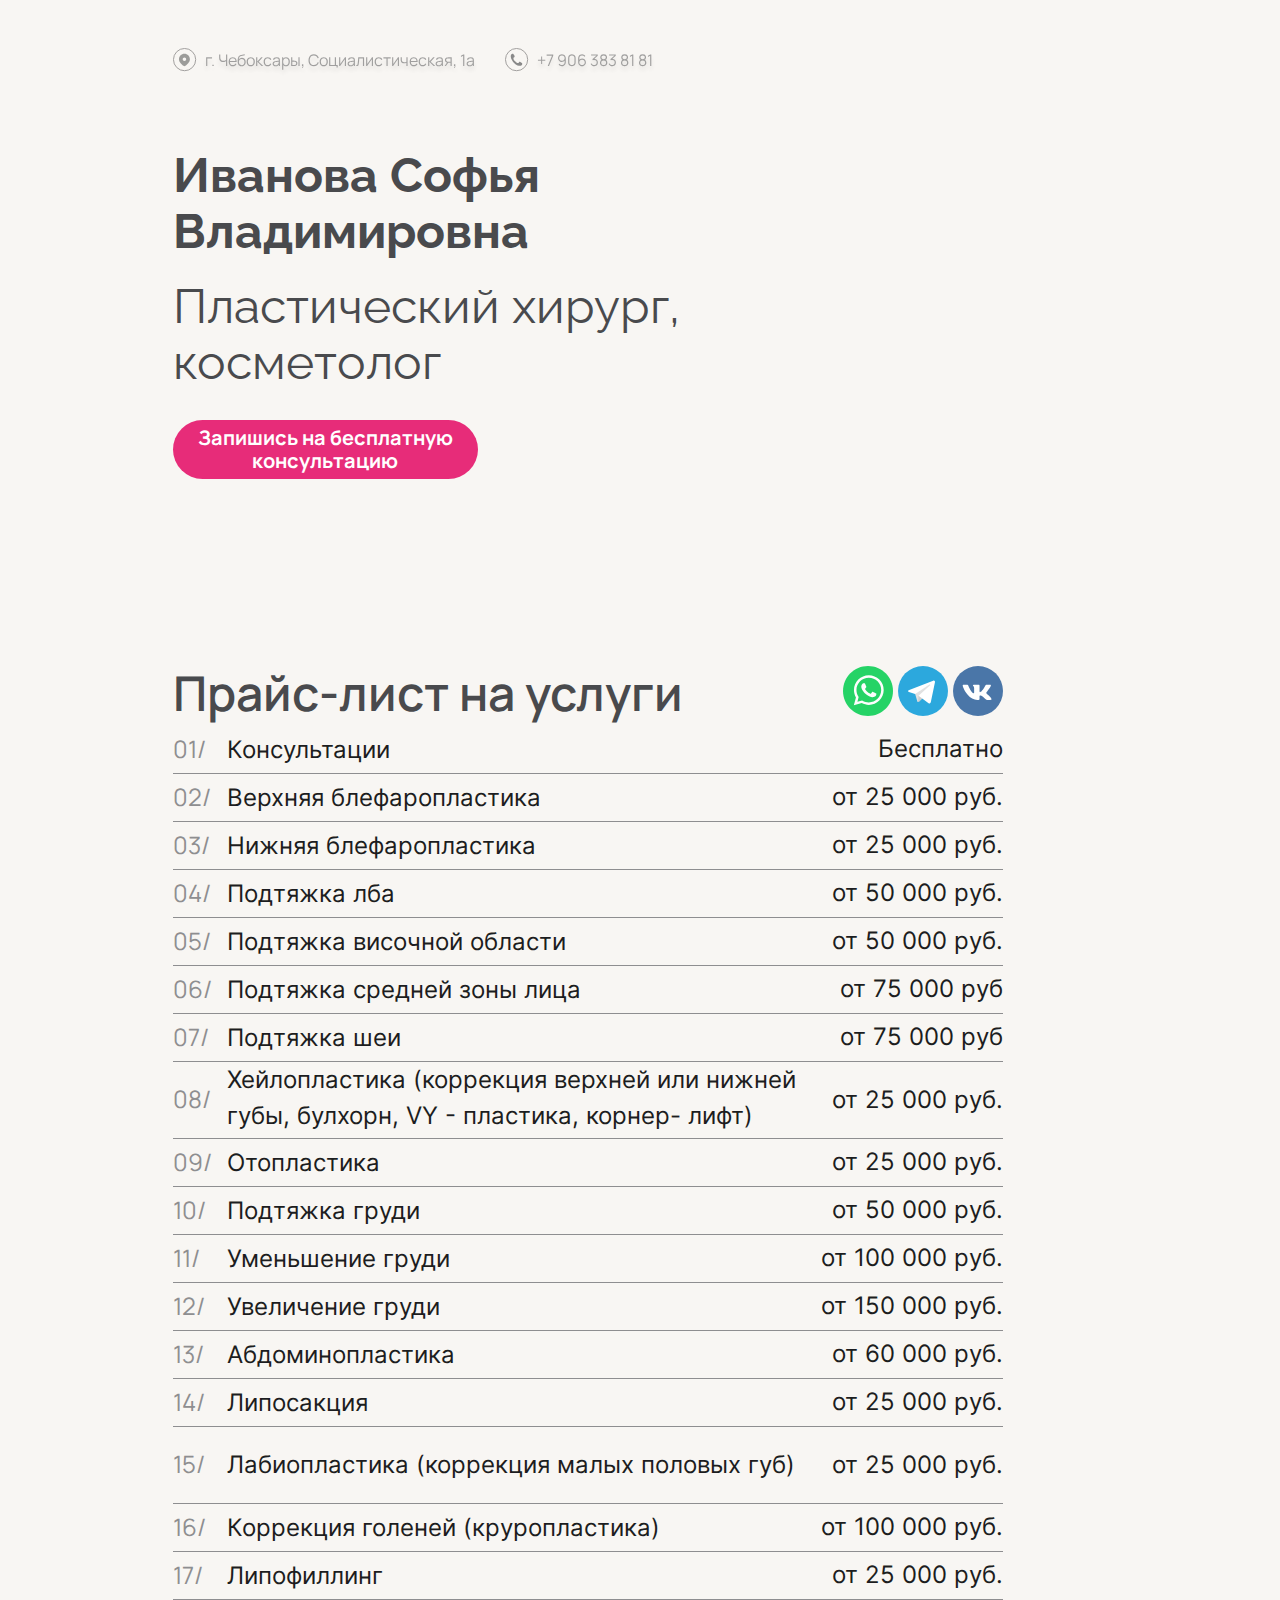
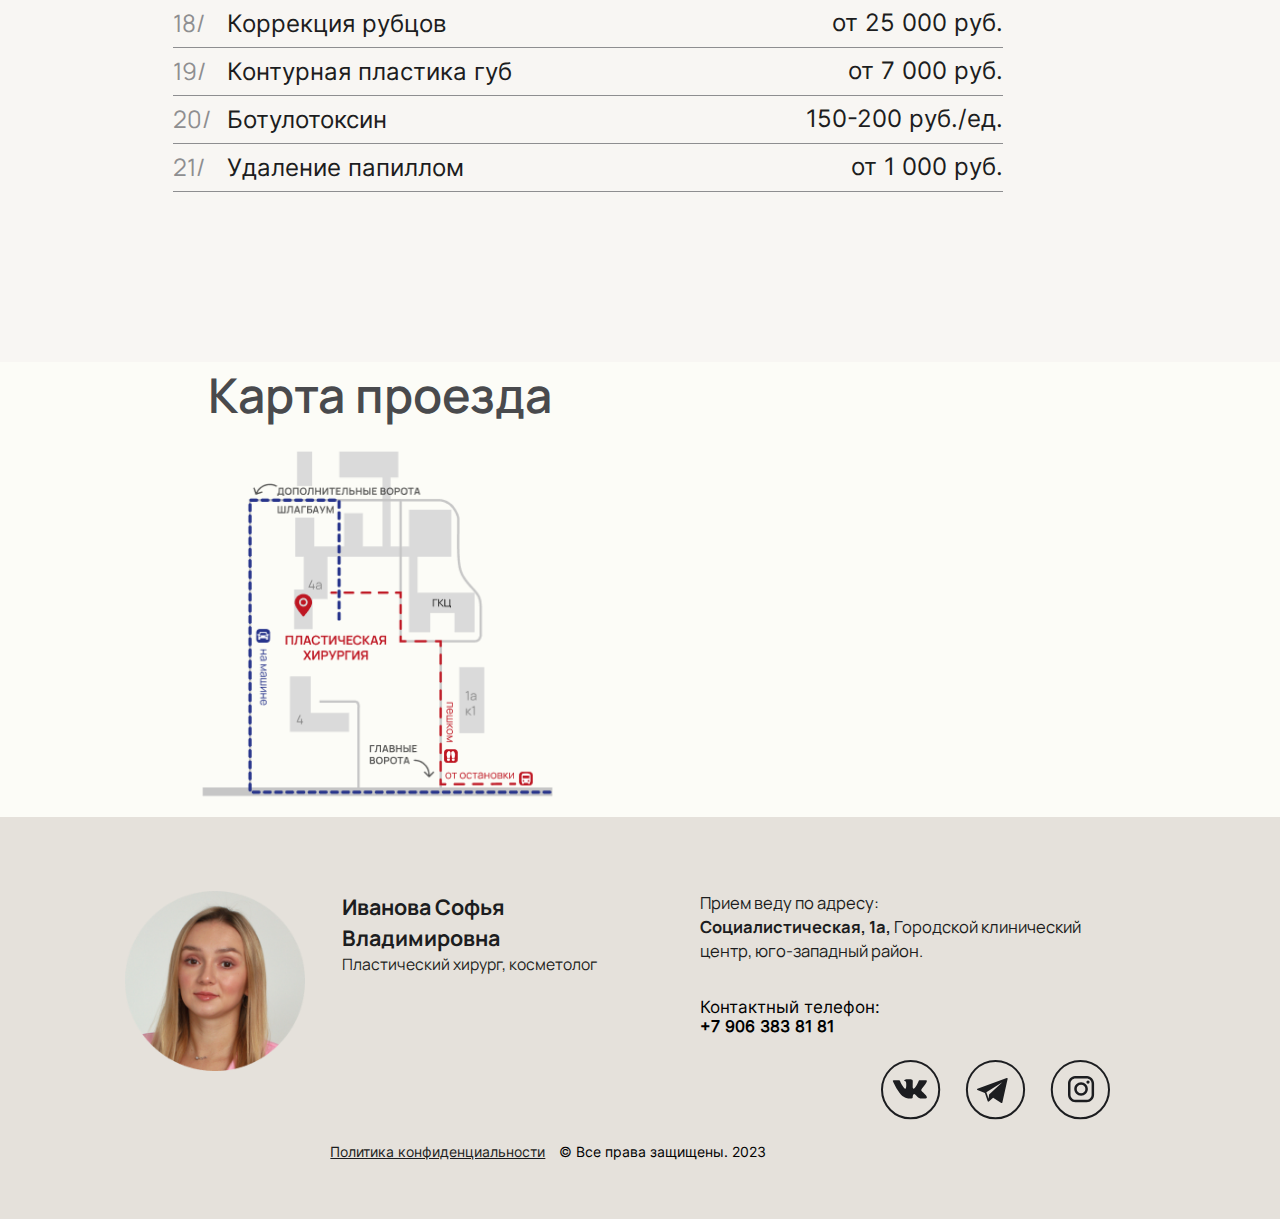
==== index.html @ 446a0d97 "final adaptive" ====
<!DOCTYPE html>
<html lang="ru">

<head>
    <meta charset="UTF-8">
    <meta http-equiv="X-UA-Compatible" content="IE=edge">
    <meta name="viewport" content="width=device-width, initial-scale=1.0">
    <title>Пластический хирург, косметолог – Иванова Софья Владимировна</title>
    <link rel="icon" href="assets/images/icons/favicon.png" type="image/x-icon" />
    <link rel="stylesheet" href="assets/style/normalize.css">
    <link rel="stylesheet" href="assets/style/style.css">
</head>

<body>
    <div class="wrapp">
        <header class="header">
            <div class="header__contacts">
                <div class="header__adresses">
                    <img class="header__mark" src="assets/images/icons/icon-mark.svg" alt="icon-mark">
                    <p class="header_adress"><span class="header_adress_city">г. Чебоксары, </span>Социалистическая, 1а
                    </p>
                </div>
                <div class="header__phones"><img class="header__tube" src="assets/images/icons/icon-phone.svg"
                        alt="icon-phone">
                    <p class="header_phone">+7 906 383 81 81</p>
                </div>
            </div>
        </header>
        <main class="main">
            <section class="page-title">
                <h1 class="page-title__title">Иванова Софья Владимировна</h1> <br>
                <p class="page-title__subtitle">Пластический
                    хирург, косметолог</p>
                <div class="page-title__button">
                    <a target="_blank"
                        href="https://docs.google.com/forms/d/e/1FAIpQLSfizuP9DoGg0rKnocXdfgjCZQIOa0HHNa39Q5PibTcx4RpuFg/viewform?usp=sf_link">Запишись
                        на бесплатную консультацию</a>
                </div>
            </section>
            <div class="price__root">
                <section class="price">
                    <div class="price__title">
                        <h2 class="price__title-text">Прайс-лист на услуги</h2>
                        <div class="price__contacts">
                            <a href="https://api.whatsapp.com/send?phone=79063838181" target="_blank"
                                rel="noopener noreferrer"><img src="assets/images/icons/color-wa.svg"
                                    alt="icon-wa-color" class="price__contacts_wa"></a>
                            <a href="https://t.me/sofi_doc21" target="_blank" rel="noopener noreferrer"><img
                                    src="assets/images/icons/color-tg.svg" alt="icon-tg-color"
                                    class="price__contacts_tg"></a>
                            <a href="https://vk.com/sofidoc" target="_blank" rel="noopener noreferrer"><img
                                    src="assets/images/icons/color-vk.svg" alt="icon-vk-color"
                                    class="price__contacts_vk"></a>
                        </div>
                    </div>
                    <div class="price__price-list">
                        <div class="price__item">
                            <p class="price__number">01/</p>
                            <p class="price__service">Консультации</p>
                            <p class="price__cost">Бесплатно</p>
                        </div>
                        <div class="price__item">
                            <p class="price__number">02/</p>
                            <p class="price__service">Верхняя блефаропластика</p>
                            <p class="price__cost">от 25 000 руб.</p>
                        </div>
                        <div class="price__item">
                            <p class="price__number">03/</p>
                            <p class="price__service">Нижняя блефаропластика</p>
                            <p class="price__cost">от 25 000 руб.</p>
                        </div>
                        <div class="price__item">
                            <p class="price__number">04/</p>
                            <p class="price__service">Подтяжка лба</p>
                            <p class="price__cost">от 50 000 руб.</p>
                        </div>
                        <div class="price__item">
                            <p class="price__number">05/</p>
                            <p class="price__service">Подтяжка височной области</p>
                            <p class="price__cost">от 50 000 руб.</p>
                        </div>
                        <div class="price__item">
                            <p class="price__number">06/</p>
                            <p class="price__service">Подтяжка средней зоны лица</p>
                            <p class="price__cost">от 75 000 руб</p>
                        </div>
                        <div class="price__item">
                            <p class="price__number">07/</p>
                            <p class="price__service">Подтяжка шеи</p>
                            <p class="price__cost">от 75 000 руб</p>
                        </div>
                        <div class="price__item price__item_cheiloplasty">
                            <p class="price__number">08/</p>
                            <p class="price__service price__service_cheiloplasty">Хейлопластика (коррекция верхней или
                                нижней губы,
                                булхорн, VY -
                                пластика, корнер- лифт)</p>
                            <p class="price__cost price__cost_cheiloplasty">от 25 000 руб.</p>
                        </div>
                        <div class="price__item">
                            <p class="price__number">09/</p>
                            <p class="price__service">Отопластика</p>
                            <p class="price__cost">от 25 000 руб.</p>
                        </div>
                        <div class="price__item">
                            <p class="price__number">10/</p>
                            <p class="price__service">Подтяжка груди</p>
                            <p class="price__cost">от 50 000 руб.</p>
                        </div>
                        <div class="price__item">
                            <p class="price__number">11/</p>
                            <p class="price__service">Уменьшение груди</p>
                            <p class="price__cost">от 100 000 руб.</p>
                        </div>
                        <div class="price__item">
                            <p class="price__number">12/</p>
                            <p class="price__service">Увеличение груди</p>
                            <p class="price__cost">от 150 000 руб.</p>
                        </div>
                        <div class="price__item">
                            <p class="price__number">13/</p>
                            <p class="price__service">Абдоминопластика</p>
                            <p class="price__cost">от 60 000 руб.</p>
                        </div>
                        <div class="price__item">
                            <p class="price__number">14/</p>
                            <p class="price__service">Липосакция</p>
                            <p class="price__cost">от 25 000 руб.</p>
                        </div>
                        <div class="price__item price__item_labioplasty">
                            <p class="price__number">15/</p>
                            <p class="price__service price__service_labioplasty">Лабиопластика (коррекция малых половых
                                губ)</p>
                            <p class="price__cost">от 25 000 руб.</p>
                        </div>
                        <div class="price__item">
                            <p class="price__number">16/</p>
                            <p class="price__service">Коррекция голеней (круропластика)</p>
                            <p class="price__cost">от 100 000 руб.</p>
                        </div>
                        <div class="price__item">
                            <p class="price__number">17/</p>
                            <p class="price__service">Липофиллинг</p>
                            <p class="price__cost">от 25 000 руб.</p>
                        </div>
                        <div class="price__item">
                            <p class="price__number">18/</p>
                            <p class="price__service">Коррекция рубцов</p>
                            <p class="price__cost">от 25 000 руб.</p>
                        </div>
                        <div class="price__item">
                            <p class="price__number">19/</p>
                            <p class="price__service">Контурная пластика губ</p>
                            <p class="price__cost">от 7 000 руб.</p>
                        </div>
                        <div class="price__item">
                            <p class="price__number">20/</p>
                            <p class="price__service">Ботулотоксин</p>
                            <p class="price__cost">150-200 руб./ед.</p>
                        </div>
                        <div class="price__item">
                            <p class="price__number">21/</p>
                            <p class="price__service">Удаление папиллом</p>
                            <p class="price__cost">от 1 000 руб.</p>
                        </div>

                    </div>
                </section>
            </div>
            <section class="map">
                <div class="map__wrapp">
                    <div class="map__location-map">
                        <h2 class="map__title">Карта проезда</h2>
                        <img class="map__location-img" src="assets/images/map.png" alt="location-map">
                    </div>
                    <div class="map__inner">
                        <script type="text/javascript" charset="utf-8" async
                            src="https://api-maps.yandex.ru/services/constructor/1.0/js/?um=constructor%3Ae7e4982e02663fb674e4bff6b86f141a7745e514c6ab72cda6080e324761099d&amp;width=100%&amp;height=100%&amp;lang=ru_RU&amp;scroll=true"></script>
                    </div>
                </div>
            </section>
            <footer class="footer">
                <p class="footer__consultations">Консультации бесплатные</p>
                <div class="footer__body">
                    <img src="assets/images/photo-small.png" alt="foto" class="footer__image">
                    <div class="footer__name">
                        <h2 class="footer__title">Иванова Софья Владимировна</h2>
                        <p class="footer__subtitle">Пластический хирург, косметолог </p>
                    </div>
                    <div class="footer__contacts">
                        <p class="footer__address">Прием веду по адресу:<br> <span
                                class="footer__address-bold">Социалистическая, 1а,</span> <span
                                class="footer__address-small">Городской клинический
                                центр, юго-западный район.</span></p>
                        <p class="footer__phone">Контактный телефон: </p>
                        <p class="footer__phone-bold">+7 906 383 81 81</p>
                        <div class="footer__icons">
                            <a href="https://vk.com/sofidoc" target="_blank"><img src="assets/images/icons/icon-vk.svg"
                                    alt="icon-vk" class="footer__icon-vk"></a>
                            <a href="https://t.me/sofi_doc21" target="_blank"><img src="assets/images/icons/icon-tg.svg"
                                    alt="icon-tg" class="footer__icon-tg"></a>
                            <a href="https://instagram.com/sofi_doc_?igshid=MmJiY2I4NDBkZg==" target="_blank"><img
                                    src="assets/images/icons/icon-ig.svg" alt="icon-ig" class="footer__icon-ig"></a>
                        </div>
                    </div>

                </div>
                <div class="footer__agreement">
                    <a href="#" class="footer__user-agreement">Политика конфиденциальности</a>
                    <p>© Все права защищены. 2023</p>
                </div>
            </footer>
        </main>
    </div>


</body>

</html>
---- assets/style/style.css ----
@font-face {
    font-family: 'Inter';
    src: url(../fonts/Inter-Regular.eot);
    src: url(../fonts/Inter-Regular.eot?#iefix) format('embedded-opentype'),
            url(../fonts/Inter-Regular.otf) format('otf'),
            url(../fonts/Inter-Regular.svg#Inter-Regular) format('svg'),
            url(../fonts/Inter-Regular.woff) format('woff'),
            url(../fonts/Inter-Regular.ttf) format('ttf'),
            url(../fonts/Inter-Regular.woff2) format('woff2');
            font-weight: normal;
            font-style: normal;
    }
@font-face {
    font-family: 'Manrope';
    src: url(../fonts/Manrope-Bold.eot);
    src: url(../fonts/Manrope-Bold.eot?#iefix) format('embedded-opentype'),
            url(../fonts/Manrope-Bold.otf) format('otf'),
            url(../fonts/Manrope-Bold.svg#Manrope-Bold) format('svg'),
            url(../fonts/Manrope-Bold.ttf) format('ttf'),
            url(../fonts/Manrope-Bold.woff) format('woff'),
            url(../fonts/Manrope-Bold.woff2) format('woff2');
            font-weight: 700;
            font-style: normal;
    }
@font-face {
        font-family: 'Manrope';
        src: url(../fonts/Manrope-Regular.eot);
        src: url(../fonts/Manrope-Regular.eot?#iefix) format('embedded-opentype'),
                url(../fonts/Manrope-Regular.otf) format('otf'),
                url(../fonts/Manrope-Regular.svg#Manrope-Regular) format('svg'),
                url(../fonts/Manrope-Regular.ttf) format('ttf'),
                url(../fonts/Manrope-Regular.woff) format('woff'),
                url(../fonts/Manrope-Regular.woff2) format('woff2');
                font-weight: normal;
                font-style: normal;
        }
@font-face {
        font-family: 'Manrope';
        src: url(../fonts/Manrope-SemiBold.eot);
        src: url(../fonts/Manrope-SemiBold.eot?#iefix) format('embedded-opentype'),
                url(../fonts/Manrope-SemiBold.otf) format('otf'),
                url(../fonts/Manrope-SemiBold.svg#Manrope-SemiBold) format('svg'),
                url(../fonts/Manrope-SemiBold.ttf) format('ttf'),
                url(../fonts/Manrope-SemiBold.woff) format('woff'),
                url(../fonts/Manrope-SemiBold.woff2) format('woff2');
                font-weight: 600;
                font-style: normal;
        }
@font-face {
        font-family: 'Raleway';
        src: url(../fonts/Raleway-Bold.eot);
        src: url(../fonts/Raleway-Bold.eot?#iefix) format('embedded-opentype'),
                url(../fonts/Raleway-Bold.otf) format('otf'),
                url(../fonts/Raleway-Bold.svg#Raleway-Bold) format('svg'),
                url(../fonts/Raleway-Bold.ttf) format('ttf'),
                url(../fonts/Raleway-Bold.woff) format('woff'),
                url(../fonts/Raleway-Bold.woff2) format('woff2');
                font-weight: 700;
                font-style: normal;
        }
@font-face {
        font-family: 'Raleway';
        src: url(../fonts/Raleway-Regular.eot);
        src: url(../fonts/Raleway-Regular.eot?#iefix) format('embedded-opentype'),
                url(../fonts/Raleway-Regular.otf) format('otf'),
                url(../fonts/Raleway-Regular.svg#Raleway-Regular) format('svg'),
                url(../fonts/Raleway-Regular.ttf) format('ttf'),
                url(../fonts/Raleway-Regular.woff) format('woff'),
                url(../fonts/Raleway-Regular.woff2) format('woff2');
                font-weight: normal;
                font-style: normal;
        }
*,
*::before,
*::after {
    padding: 0;
    margin: 0;
    border: 0;
    box-sizing: border-box;
}

a {
    text-decoration: none;
    color: white;
}

ul,
li {
    list-style: none;
}

h1,
h2,
h3,
h4,
h5,
h6 {
    font-weight: inherit;
    font-size: inherit;
    margin: 0;
    padding: 0;
}
.wrapp {
    font-family: 'Inter';
    font-weight: 400;
    background: #F8F6F3 url(../images/title-page.jpg);
    background-position: 0 0;
    background-repeat: no-repeat;
    background-size: cover;
    height: 650px; 
}
@media screen and (max-width: 1111px) {
    .wrapp {
        background-position: center center;
    }
}
@media screen and (max-width: 800px) {
    .wrapp {
        background-image: url(../images/title-page-adaptive.jpg);
        background-position: top right;
    }
}
@media screen and (max-width: 740px) {
    .wrapp {
        background-image: linear-gradient(90deg, rgba(248,246,243,1) 0%, rgba(248,246,243,1) 29%, rgba(248,246,243,0.4739145658263305) 93%), url(../images/title-page-adaptive.jpg);
    }
}
@media screen and (max-width: 429px) {
    .wrapp {
    background-image: url(../images/mobile-title-page.jpg);
    background-attachment: scroll; 
    }
}
@media screen and (max-width: 321px) {
    .wrapp {
        background-position: center center;
    }
}

/* -------------------- header ----------------------- */
.header {
    padding-top: 48px;
    padding-bottom: 74px;
    margin-left: 13.5%;
}
.header__contacts {
    display: flex;
}
.header__mark,
.header__tube {
    margin-right: 8px;
    width: 24px;
    height: 24px;    
}
.header_adress,
.header_phone {
    font-family: 'Manrope';
    font-style: normal;
    font-weight: 400;
    font-size: 16px;
    line-height: 156%;
    color: #1C1D20;
    opacity: 0.4;
    text-shadow: 0px 4px 4px rgba(0, 0, 0, 0.25);
}
.header__adresses,
.header__phones {
    display: flex;
}
.header_adress {
    margin-right: 30px;    
}
@media screen and (max-width: 780px) {
    .header__contacts {
        flex-direction: column;
    }
    .header__adresses {
        margin-bottom: 12px;
    }
}
@media screen and (max-width: 570px) {
    .header_adress_city {
        display: none;
    }
}
@media screen and (max-width: 429px) {
    .header {
        padding-top: 36px;
        margin-left: 0;
        margin-bottom: 334px;
    }
    .header__contacts {
        margin-left: 15px;
    }    
    .header_adress,
    .header_phone {
        font-size: 14px;
        color: white;
        opacity: 1;
    }
    .header_adress {
        margin-right: 18px;
    }
    .header__mark,
    .header__tube {
        margin-right: 5px;
        filter: brightness(10);
        opacity: 1;
    }
}

/* ------------- Титульная страница -------------------- */
.page-title {
    margin-left: 13.5%;
}
.page-title__title,
.page-title__subtitle {
    font-family: 'Raleway';
    font-style: normal;
    font-weight: 700;
    font-size: 48px;
    line-height: 117%;
    color: #494A4D;
}
.page-title__title {
    max-width: 566px;
}
.page-title__subtitle {  
    max-width: 526px;  
    font-weight: 400;     
    margin-bottom: 30px; 
}
.page-title__button {
    display: flex;
    max-width: 305px;
    min-height: 59px;   
    background: #E72C79;
    border-radius: 48px;
    font-family: 'Manrope';
    font-weight: 700;
    font-size: 20px;
    text-align: center;
    align-items: center;
    margin-bottom: 115px;
}
@media screen and (max-width: 1100px) {
    .page-title__title,
    .page-title__subtitle {
        font-size: calc(20px + 28 * (100vw / 1400));
}    
}
@media screen and (max-width: 852px) {
    .page-title__title {
        max-width: 400px;
    }
    .page-title__subtitle {  
        max-width: 400px;  
        font-weight: 400;     
        margin-bottom: 30px; 
    }
    .page-title__button {
        font-size: calc(16px + 4 * (100vw / 1400));
        max-width: 260px;
    }
}

@media screen and (max-width: 429px) {
    .page-title {
        margin-left: 0%;
        display: flex;
        flex-direction: column;
        align-items: center;
        background: #FFFFFF;
        box-shadow: 0px -8px 16px rgba(6, 46, 42, 0.16);
        border-radius: 50px 50px 0px 0px;
        padding: 0 10px;
    }
    .page-title__title {
        max-width: 322px;
        margin-bottom: 15px;
        font-size: 20px;
        text-align: center;
        order: 2;
        font-weight: 400;
        line-height: 138%;
    }
    .page-title__subtitle {    
        font-size: 26px;
        order: 1;
        font-weight: 700;
        text-align: center;
        line-height: 138%;
    }
    .page-title__button {
        width: 246px;
        height: 56px;
        font-size: 16px;
        background: linear-gradient(180deg, #97618B 32.6%, #7E5275 100%);
        box-shadow: 0px 4px 4px rgba(0, 0, 0, 0.15);
        border-radius: 48px;
        order: 3;
        margin-bottom: 66px;
    }
}

/* ------------------ Прайс-лист --------------- */
.price__root {
    background-color: #F8F6F3;
    padding-bottom: 170px;
    padding-top: 66px;
}
.price {
    margin-left: 13.5%;
    max-width: 830px;
    
}
.price__title {
    display: flex;
}
.price__title-text {
    font-family: 'Manrope';
    font-weight: 600;
    font-size: 48px;
    line-height: 137.5%;
    color: #494A4D;
    align-items: center;
    padding-right: 20px;
}
.price__contacts {
    margin-left: auto;
    display: flex;
    align-items: center;
}
.price__contacts_wa {
    margin-right: 5px;
}
.price__contacts_tg {
    margin-right: 5px;
}
.price__item {    
    display: flex;    
    height: 48px;
    border-bottom: 1px solid #8E8E90;;
}
.price__number {
    font-family: 'Manrope';
    font-style: normal;
    font-weight: 400;
    font-size: 24px;
    line-height: 137.5%;    
    color: #8E8E90;
    min-width: 44px;
    display: flex;
    align-items: center;
}
.price__service,
.price__cost {
    font-weight: 400;
    font-size: 24px;
    line-height: 200%;
    color: #1C1D20;    
}
.price__service {
    max-width: 580px;
    margin-left: 10px;
    margin-right: -10px;
}
.price__cost {
    margin-left: auto;
    display: flex;
    align-items: center;
}
.price__item_cheiloplasty,
.price__item_labioplasty {
    min-height: 77px;
}
.price__item_labioplasty {
    display: flex;
    align-items: center;   
}   
.price__service_cheiloplasty,
.price__service_labioplasty {
    line-height: 150%;
}
.price__contacts_wa,
.price__contacts_tg,
.price__contacts_vk {
    width: 50px;
    height: 50px;
} 
@media screen and (max-width: 1200px) {
    .price__title-text {
        font-size: calc(24px + 15 * (100vw / 1400));
    }
}
@media screen and (max-width: 1000px) {    
    .price__service,
    .price__cost,
    .price__number {
        line-height: 120%;
        font-size: calc(15px + 9 * (100vw / 1400));
    }
    .price {
        margin-right: 30px;
    }
    .price__number {
        min-width: 34px;
    }
    .price__item_cheiloplasty {
        min-height: 115px;
    }   
    .price__service {
        display: flex;
        align-items: center;
        max-width: 400px;
        margin-right: 10px;
    }
    .price__service_cheiloplasty {
        line-height: 100%;
        display: flex;
        align-items: center;
        margin-left: 10px;
        margin-right: 10px;
    }
    .price__cost {
        min-width: 172px;
    }
    .price__cost_cheiloplasty {
        display: flex;
        align-items: center;
    }
}
@media screen and (max-width: 619px) {
    .price__contacts {
        margin-top: -25px;
    } 
}
@media screen and (max-width: 530px) {
    .price__root {
        padding-bottom: 48px;
        padding-top: 30px;
    }
    .price {
        margin-left: 13.5%;
    }
    .price__item {
        display: grid;
        grid-template-columns: 25px 350px;
        grid-template-rows: 1fr 25px;
        height: auto;
        border: none;
        margin-bottom: 10px;      
    }
    .price__title {
        margin-bottom: 10px;
    }    
    .price__service,
    .price__cost {
        font-size: calc(15px + 9 * (100vw / 1400));
        line-height: 180%;
    }
    .price__number {
        font-size: 14px;
        grid-row: 1/2;
        grid-column: 1/2;
        line-height: 180%;
        font-size: calc(15px + 9 * (100vw / 1400));
    }
    .price__service {
        grid-row: 1/2;
        grid-column: 2/3;
        max-width: 400px;
    }
    .price__cost {
        grid-row: 2/3;
        grid-column: 1/3;
        margin-left: 0;
        color: #8E8E90;
        margin-left: 35px;
    }
    .price__item_cheiloplasty {
        align-items: start;
        min-height: 77px;
    }
    .price__service_cheiloplasty {
        line-height: 120%;
        padding-top: 4px;
    } 
}

@media screen and (max-width: 429px) {
    .price__root {
        background-color: white;
        padding-bottom: 48px;
        padding-top: 0;
    }
    .price {
        margin-left: 10px;
    }
    .price__price-list {
        margin-left: 35px;
    }
    .price__item {
        display: grid;
        grid-template-columns: 25px 1fr;
        grid-template-rows: 1fr 25px;
        height: auto;
        border: none;  
        align-items: start;  
    }
    .price__title {
        display: grid;
        grid-template-columns: 1fr;
        grid-template-rows: 1fr 1fr;        
    }
    .price__title-text {
        font-size: 24px;
        margin-left: 35px;        
        padding-bottom: 10px;        
    }
    .price__contacts {
        margin-left: 35px;
        margin-top: 0px;
    }
    .price__contacts > a {
        margin-right: 10px;
    }
    .price__contacts > a:last-child {
        margin-right: 0px;
    }   
    .price__contacts_wa,
    .price__contacts_tg,
    .price__contacts_vk {
        width: 40px;
        height: 40px;
    }    
    .price__service,
    .price__cost {
        font-size: 15px;
        line-height: 180%;
    }
    .price__number {
        font-size: 14px;
        grid-row: 1/2;
        grid-column: 1/2;
        line-height: 180%;
    }
    .price__service {
        grid-row: 1/2;
        grid-column: 2/3;
        max-width: 286px;
    }
    .price__cost {
        grid-row: 2/3;
        grid-column: 1/3;
        margin-left: 0;
        color: #8E8E90;
        margin-left: 35px;
    }
    .price__item_cheiloplasty {
        align-items: start;
    }
    .price__service_cheiloplasty {
        line-height: 120%;
        padding-top: 4px;
    }
    
}   
@media screen and (max-width: 321px) {
    .price__service {
        line-height: 150%;
    }
}

/* ----------------- Карта проезда ---------------- */
.map {
    padding-left: 13.5%;
    background-color: #FCFCF7;    
}
.map__wrapp {
    display: flex;
}
.map__title {
    font-family: 'Manrope';
    font-style: normal;
    font-weight: 600;
    font-size: 48px;
    line-height: 137.5%;    
    color: #494A4D;
    align-items: center;
    max-width: 349px;
    margin-bottom: -65px;
    margin-left: 35px;
}
.map__location-map {    
    margin-right: 76px;
}
.map__location-img {
    width: 100%;  
}
.map__inner {
    width: 600px;
    max-height: 447px;
    margin-right: 30px;
}
@media screen and (max-width: 1200px) {
    .map__title {
        font-size: calc(24px + 15 * (100vw / 1400));
    }
    .map {
        padding-left: 10%; 
    }
}
@media screen and (max-width: 861px) {
    .map__title {
        font-size: calc(24px + 1 * (100vw / 1400));
        margin-bottom: -30px;
        margin-left: 35px;
    }
}
@media screen and (max-width: 429px) {
    .map {
        display: flex;
        flex-direction: column;
        padding-left: 0%;
        background-color: #F6F6F6;;
    }
    .map__wrapp { 
        flex-direction: column;
    }
    .map__title {
        margin-left: 0;
        margin-top: 28px;
        padding: 0;
        font-size: 24px;
        order: 2;
        text-align: center;
    }
    .map__location-map {
        order: 2;
        margin: 0 auto;
    }
    .map__inner {
        width: 100%;
        margin-right: 0%;
    }
    
}

/* --------------- footer -----------------*/
.footer {
    padding-left: 3.9%;
    padding-top: 74px;
    background-color: #E5E1DB;
}
.footer__body {
    display: flex;
}
.footer__image {
    margin-left: 6.1%;
    margin-right: 3.0%;
    max-width: 199px;
    max-height: 199px;
}
.footer__name {
    max-width: 278px;
    margin-right: 6.5%;
}
.footer__title,
.footer__subtitle,
.footer__address {
    font-family: 'Manrope';
    font-style: normal;      
    color: #1C1D20;
    line-height: 145%;
}
.footer__title {
    font-weight: 700;  
    font-size: 32px;    
}
.footer__subtitle {
    font-weight: 400;
    font-size: 24px;
    line-height: 33px;
}
.footer__contacts {
    max-width: 450px;
}
.footer__address,
.footer__phone {
    font-size: 22px;
    font-weight: 400;
}
.footer__phone {
    margin-top: 35px;
}
.footer__phone-bold,
.footer__address-bold {
    font-weight: 700;
}
.footer__icons {
    margin-top: 28px;
    margin-left: 150px;
}
.footer__icon-vk {
    margin-right: 24px;
}
.footer__icon-tg {
    margin-right: 24px;
}
.footer__agreement {
    display: flex;
    padding-bottom: 59px;
    padding-left: 22.8%;
    font-size: 14px;
}
.footer__user-agreement {
    color: #1C1D20;
    margin-right: 14px;
    text-decoration: underline;
    max-width: 250px;
}
.footer__consultations {
    display: none;
}
@media screen and (max-width: 1340px) {
    .footer__title {
        font-size: calc(16px + 6 * (100vw / 1400));
    }
    .footer__subtitle {
        font-size: calc(12px + 4 * (100vw / 1400));
        line-height: 150%;
    }
    .footer__image {
        width: 180px;
        height: 180px;
    }
    .footer__address,
    .footer__phone {
        font-size: calc(12px + 5 * (100vw / 1400));
    }
    .footer__icons {
        display: flex;
        flex-wrap: nowrap;
        justify-content: end;
        margin: 25px 25px 20px 0px;        
    }
    .footer__contacts {
        padding-right: 15px;
    }
}
@media screen and (max-width: 840px) {
    .footer__image {
    width: 150px;
    height: 150px;
    }
    .footer__title {
        font-size: 18px; 
    }
    .footer__subtitle {
        font-size: 14px;
        line-height: 150%;
    }
    .footer__address,
    .footer__phone {
        font-size: 16px;
    }
    .footer__icon-vk,
    .footer__icon-tg,
    .footer__icon-ig {
        width: 50px;
        height: 50px;
    }
}

@media screen and (max-width: 660px) {
    .footer {
        padding-left: 0px;
        padding-top: 40px;
        padding-left: 13.5%;
    }
    .footer__consultations {
        display: block;
        font-family: 'Manrope';
        font-weight: 600;
        font-size: 24px;
        line-height: 33px;
        margin-bottom: 17px;
    }
    .footer__name {
        display: none;
    }
    
    .footer__image {
        margin-left: 0;
        margin-right: 12px;       
    }
    .footer__contacts {
        margin-left: 20px;
        margin-right: 0px;
        padding-right: 20px;
        max-width: 350px;
    }
    .footer__address {
        font-size: 16px;
        line-height: 125%;
    }
    .footer__address-small {
        font-size: 16px;       
    }
    .footer__phone {
        margin-top: 15px;
    }
    .footer__agreement {    
        padding-bottom: 50px;
        padding-left: 0%;
        font-size: 10px;
        font-weight: 400;
    }
    .footer__user-agreement {
        font-weight: 400;
    }
    .footer__icon-vk,
    .footer__icon-tg,
    .footer__icon-ig {
        width: 40px;
        height: 40px;
    }
}
@media screen and (max-width: 460px) {
    .footer__address,
    .footer__phone,
    .footer__address-small,
    .footer__phone-bold {
        font-size: 14px;
    }
    .footer__contacts {
        margin-left: 10px;
    }
    .footer__image {
        width: 120px;
        height: 120px;
    }
}

@media screen and (max-width: 429px) {
    .footer {
        padding-left: 25px;
        padding-top: 20px;
        background-color: #97618B;
    }
    .footer__consultations,
    .footer__address,
    .footer__phone-bold {
        color: white;
    }
    .footer__agreement,
    .footer__user-agreement {
        color: rgba(255, 255, 255, 0.45);
    }
    .footer__agreement {
        padding-top: 20px;
    }
    .footer__image {
        margin-left: 0;
        margin-right: 12px;
        max-height: 121px;
        max-width: 121px;        
    }
    .footer__address {
        font-size: 16px;
        line-height: 125%;
    }
    .footer__address-small {
        font-size: 12px;       
    }
    .footer__phone {
        display: none;
    }
    .footer__icons {
        display: none;
    } 
    .footer__phone-bold {
        font-size: 16px;
        margin: 20px 0 0 35px;
    }
}
@media screen and (max-width: 360px) {
    .footer__consultations {
        font-size: 18px;
    }
    .footer__address {
        padding-top: 10px;
        font-size: 12px;
    }
    .footer__phone-bold {
        font-size: 12px;
        margin: 15px 0 0 0px;
    }
    .footer__agreement {
        padding-top: 15px;
        padding-bottom: 20px;
    }
    .footer__user-agreement {
        display: none;
    }
    }
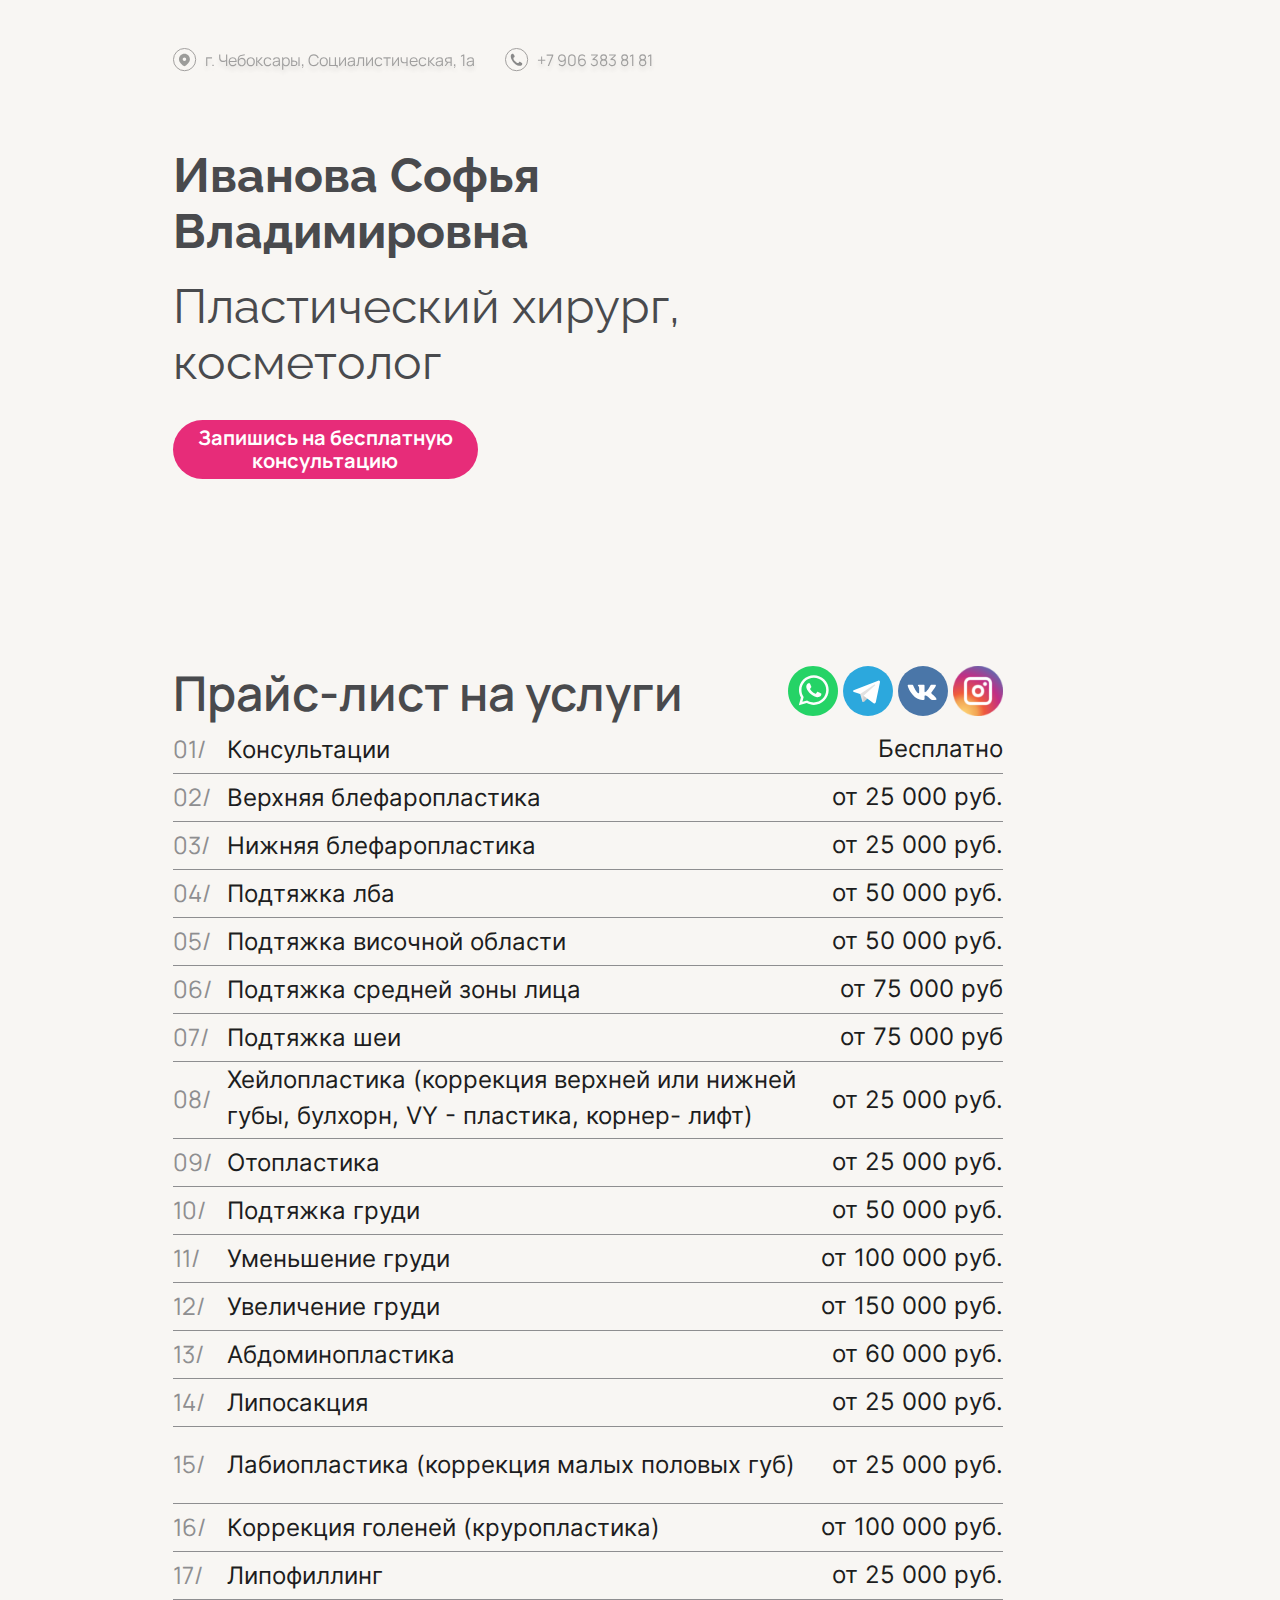
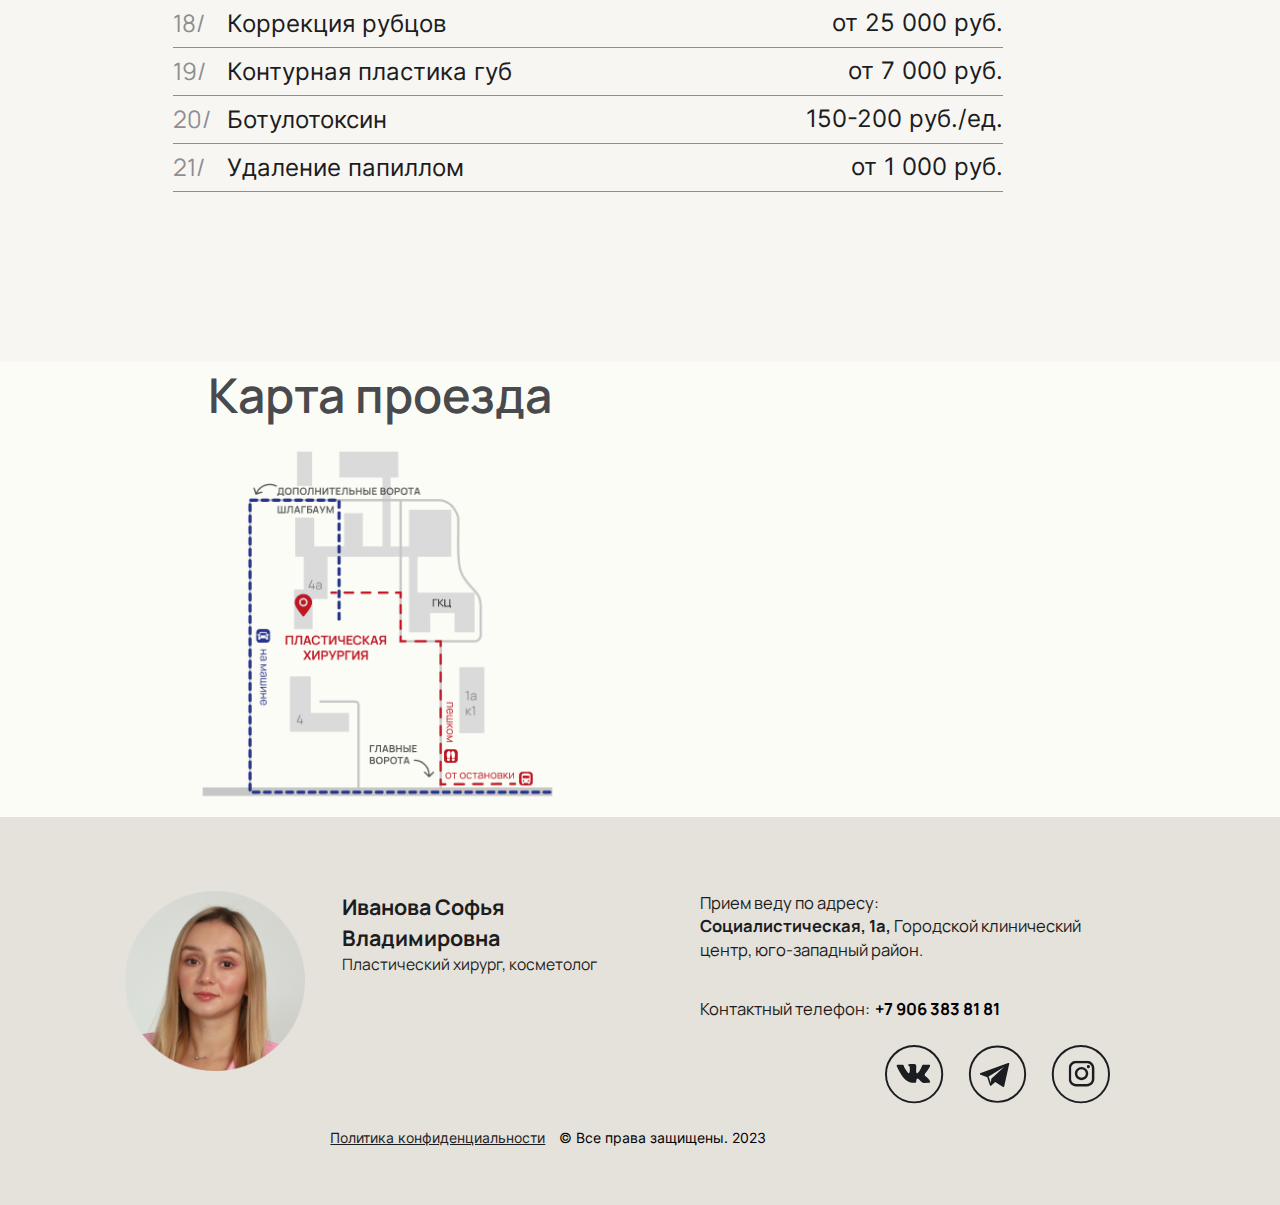
==== commit 0202b5d4: "add corrections" ====
--- a/index.html
+++ b/index.html
@@ -51,6 +51,9 @@
                             <a href="https://vk.com/sofidoc" target="_blank" rel="noopener noreferrer"><img
                                     src="assets/images/icons/color-vk.svg" alt="icon-vk-color"
                                     class="price__contacts_vk"></a>
+                            <a href="https://instagram.com/sofi_doc_?igshid=MmJiY2I4NDBkZg==" target="_blank"
+                                rel="noopener noreferrer"><img src="assets/images/icons/color-ig.png"
+                                    alt="icon-ig-color" class="price__contacts_ig"></a>
                         </div>
                     </div>
                     <div class="price__price-list">
@@ -192,8 +195,12 @@
                                 class="footer__address-bold">Социалистическая, 1а,</span> <span
                                 class="footer__address-small">Городской клинический
                                 центр, юго-западный район.</span></p>
-                        <p class="footer__phone">Контактный телефон: </p>
-                        <p class="footer__phone-bold">+7 906 383 81 81</p>
+                        <div class="footer__phone">
+                            <p class="footer__phone-title">Контактный телефон: </p>
+                            <p class="footer__phone-bold">
+                                <a href="tel:+79883528332">+7 906 383 81 81</a>
+                            </p>
+                        </div>
                         <div class="footer__icons">
                             <a href="https://vk.com/sofidoc" target="_blank"><img src="assets/images/icons/icon-vk.svg"
                                     alt="icon-vk" class="footer__icon-vk"></a>
@@ -203,7 +210,6 @@
                                     src="assets/images/icons/icon-ig.svg" alt="icon-ig" class="footer__icon-ig"></a>
                         </div>
                     </div>
-
                 </div>
                 <div class="footer__agreement">
                     <a href="#" class="footer__user-agreement">Политика конфиденциальности</a>
--- a/assets/style/style.css
+++ b/assets/style/style.css
@@ -299,7 +299,7 @@
         box-shadow: 0px 4px 4px rgba(0, 0, 0, 0.15);
         border-radius: 48px;
         order: 3;
-        margin-bottom: 66px;
+        margin-bottom: 30px;
     }
 }
 
@@ -329,12 +329,19 @@
 .price__contacts {
     margin-left: auto;
     display: flex;
-    align-items: center;
-}
+    align-items: center;    
+}
+.price__contacts img {
+    width: 50px;
+    height: 50px;
+}   
 .price__contacts_wa {
     margin-right: 5px;
 }
 .price__contacts_tg {
+    margin-right: 5px;
+}
+.price__contacts_vk {
     margin-right: 5px;
 }
 .price__item {    
@@ -430,11 +437,6 @@
         align-items: center;
     }
 }
-@media screen and (max-width: 619px) {
-    .price__contacts {
-        margin-top: -25px;
-    } 
-}
 @media screen and (max-width: 530px) {
     .price__root {
         padding-bottom: 48px;
@@ -453,7 +455,10 @@
     }
     .price__title {
         margin-bottom: 10px;
-    }    
+    }  
+    .price__title-text {
+        font-size: 24px;
+    }  
     .price__service,
     .price__cost {
         font-size: calc(15px + 9 * (100vw / 1400));
@@ -486,6 +491,10 @@
         line-height: 120%;
         padding-top: 4px;
     } 
+    .price__contacts img {
+        width: 40px;
+        height: 40px;
+    }
 }
 
 @media screen and (max-width: 429px) {
@@ -514,13 +523,19 @@
         grid-template-rows: 1fr 1fr;        
     }
     .price__title-text {
+        display: flex;
         font-size: 24px;
         margin-left: 35px;        
-        padding-bottom: 10px;        
+        padding-bottom: 10px;
+        order: 2;
     }
     .price__contacts {
-        margin-left: 35px;
+        display: flex;
+        margin-left: 20px;
         margin-top: 0px;
+        margin-bottom: 15px;
+        order: 1;
+        justify-content: center;
     }
     .price__contacts > a {
         margin-right: 10px;
@@ -644,7 +659,6 @@
         width: 100%;
         margin-right: 0%;
     }
-    
 }
 
 /* --------------- footer -----------------*/
@@ -668,7 +682,8 @@
 }
 .footer__title,
 .footer__subtitle,
-.footer__address {
+.footer__contacts,
+.footer__address * {
     font-family: 'Manrope';
     font-style: normal;      
     color: #1C1D20;
@@ -687,20 +702,33 @@
     max-width: 450px;
 }
 .footer__address,
-.footer__phone {
+.footer__phone-title {
     font-size: 22px;
     font-weight: 400;
 }
 .footer__phone {
-    margin-top: 35px;
+    display: flex;
+    padding-top: 35px;
+}
+
+.footer__phone-bold a {
+    color: black;
 }
 .footer__phone-bold,
 .footer__address-bold {
     font-weight: 700;
+    font-size: 22px;
+}
+.footer__phone-bold {
+    margin-left: 5px;
 }
 .footer__icons {
     margin-top: 28px;
     margin-left: 150px;
+}
+.footer__icons img {
+    width: 59px;
+    height: 59px;
 }
 .footer__icon-vk {
     margin-right: 24px;
@@ -735,8 +763,10 @@
         width: 180px;
         height: 180px;
     }
-    .footer__address,
-    .footer__phone {
+    .footer__address, 
+    .footer__address-bold,
+    .footer__phone-title,
+    .footer__phone-bold {
         font-size: calc(12px + 5 * (100vw / 1400));
     }
     .footer__icons {
@@ -761,8 +791,8 @@
         font-size: 14px;
         line-height: 150%;
     }
-    .footer__address,
-    .footer__phone {
+    .footer__address *,
+    .footer__phone * {
         font-size: 16px;
     }
     .footer__icon-vk,
@@ -772,7 +802,11 @@
         height: 50px;
     }
 }
-
+@media screen and (max-width: 740px) {
+    .footer__phone {
+        flex-wrap: wrap;
+    }
+}
 @media screen and (max-width: 660px) {
     .footer {
         padding-left: 0px;
@@ -796,7 +830,7 @@
         margin-right: 12px;       
     }
     .footer__contacts {
-        margin-left: 20px;
+        margin-left: 10px;
         margin-right: 0px;
         padding-right: 20px;
         max-width: 350px;
@@ -805,12 +839,10 @@
         font-size: 16px;
         line-height: 125%;
     }
-    .footer__address-small {
+    .footer__address-small,
+    .footer__address-bold {
         font-size: 16px;       
-    }
-    .footer__phone {
-        margin-top: 15px;
-    }
+    }   
     .footer__agreement {    
         padding-bottom: 50px;
         padding-left: 0%;
@@ -820,16 +852,14 @@
     .footer__user-agreement {
         font-weight: 400;
     }
-    .footer__icon-vk,
-    .footer__icon-tg,
-    .footer__icon-ig {
-        width: 40px;
-        height: 40px;
+    .footer__icons img{
+        width: 50px;
+        height: 50px;
     }
 }
 @media screen and (max-width: 460px) {
     .footer__address,
-    .footer__phone,
+    .footer__phone-title,
     .footer__address-small,
     .footer__phone-bold {
         font-size: 14px;
@@ -850,8 +880,9 @@
         background-color: #97618B;
     }
     .footer__consultations,
-    .footer__address,
-    .footer__phone-bold {
+    .footer__contacts,
+    .footer__address *,
+    .footer__phone-bold a {
         color: white;
     }
     .footer__agreement,
@@ -874,28 +905,31 @@
     .footer__address-small {
         font-size: 12px;       
     }
+    .footer__phone-title {
+        display: none;
+    }
     .footer__phone {
-        display: none;
+        padding-top: 13px;
     }
     .footer__icons {
         display: none;
     } 
     .footer__phone-bold {
         font-size: 16px;
-        margin: 20px 0 0 35px;
+        margin: 0 0 0 30px;
     }
 }
 @media screen and (max-width: 360px) {
     .footer__consultations {
         font-size: 18px;
     }
-    .footer__address {
+    .footer__address,
+    .footer__address * {
         padding-top: 10px;
         font-size: 12px;
     }
-    .footer__phone-bold {
+    .footer__phone-bold a {
         font-size: 12px;
-        margin: 15px 0 0 0px;
     }
     .footer__agreement {
         padding-top: 15px;
@@ -904,4 +938,9 @@
     .footer__user-agreement {
         display: none;
     }
-    }+}
+@media screen and (max-width: 321px) {
+    .footer__phone-bold {
+        margin: 0px 0 0 0px;
+    }
+}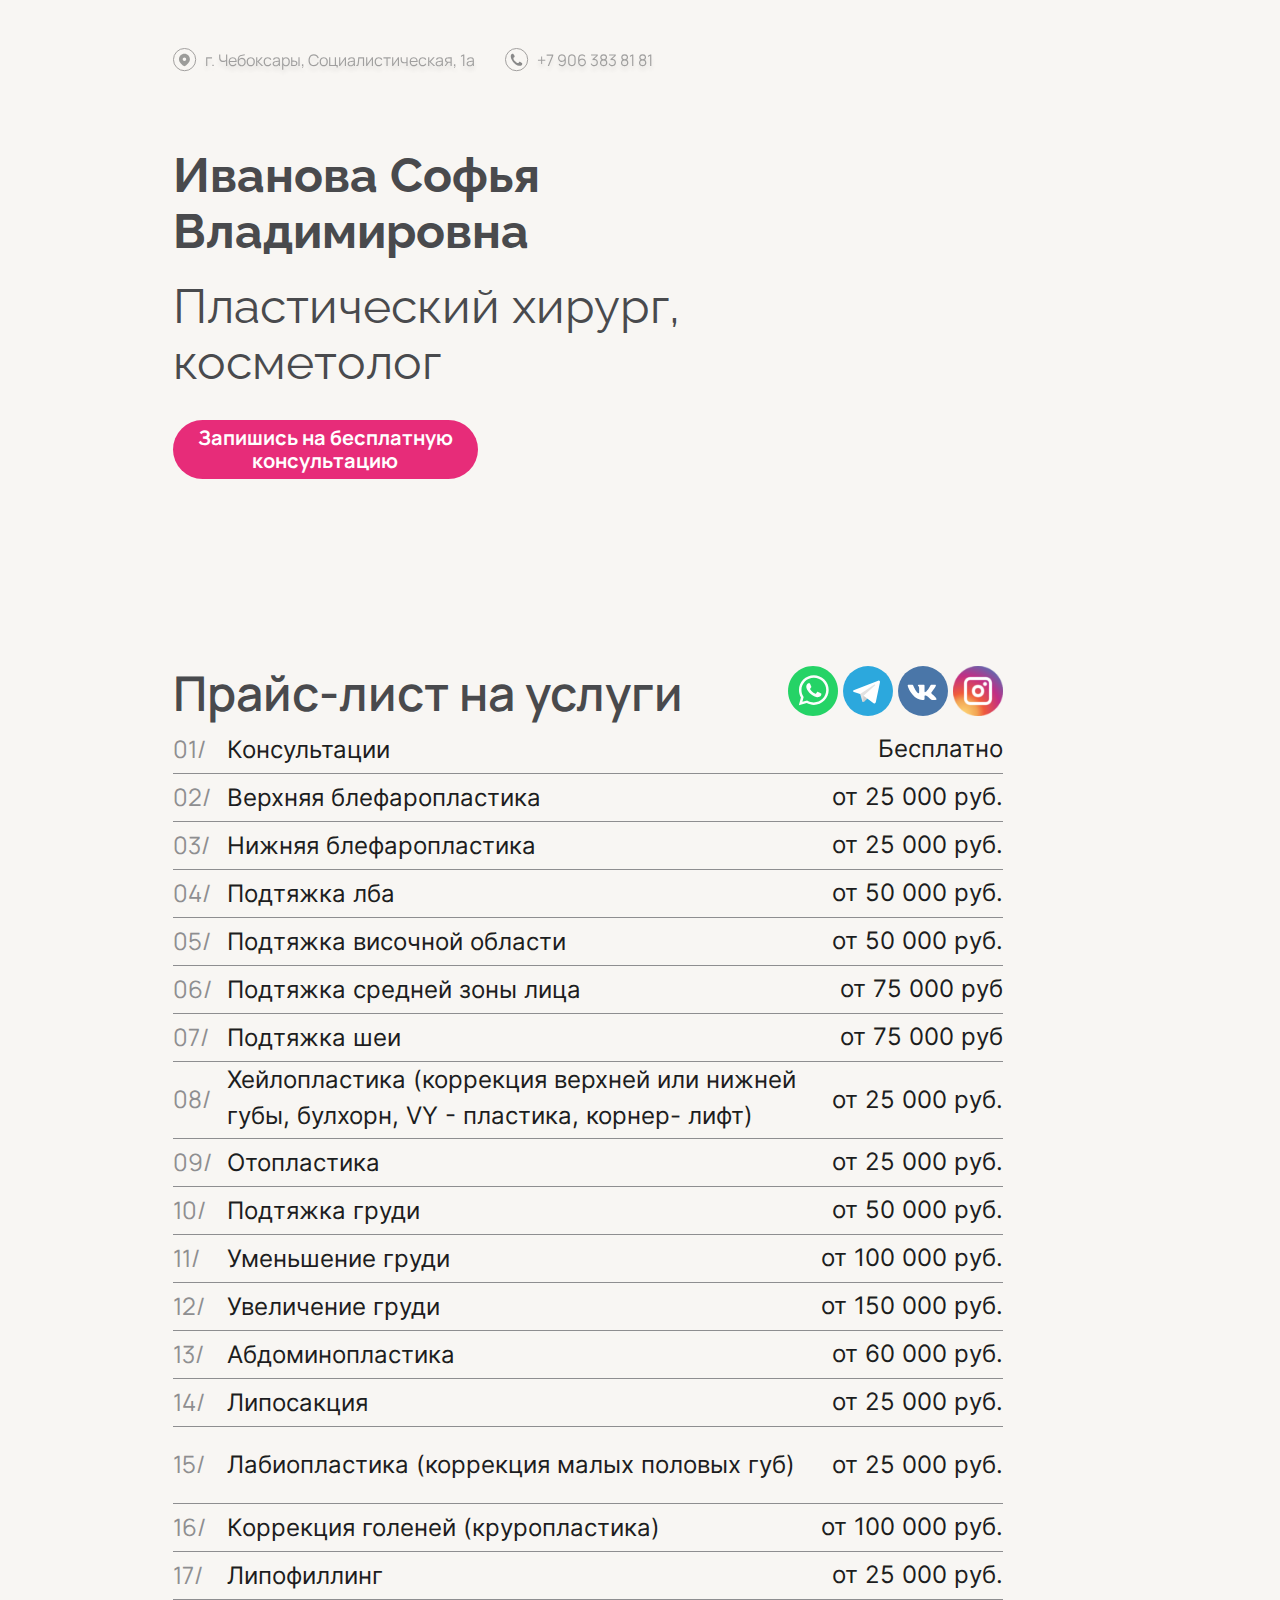
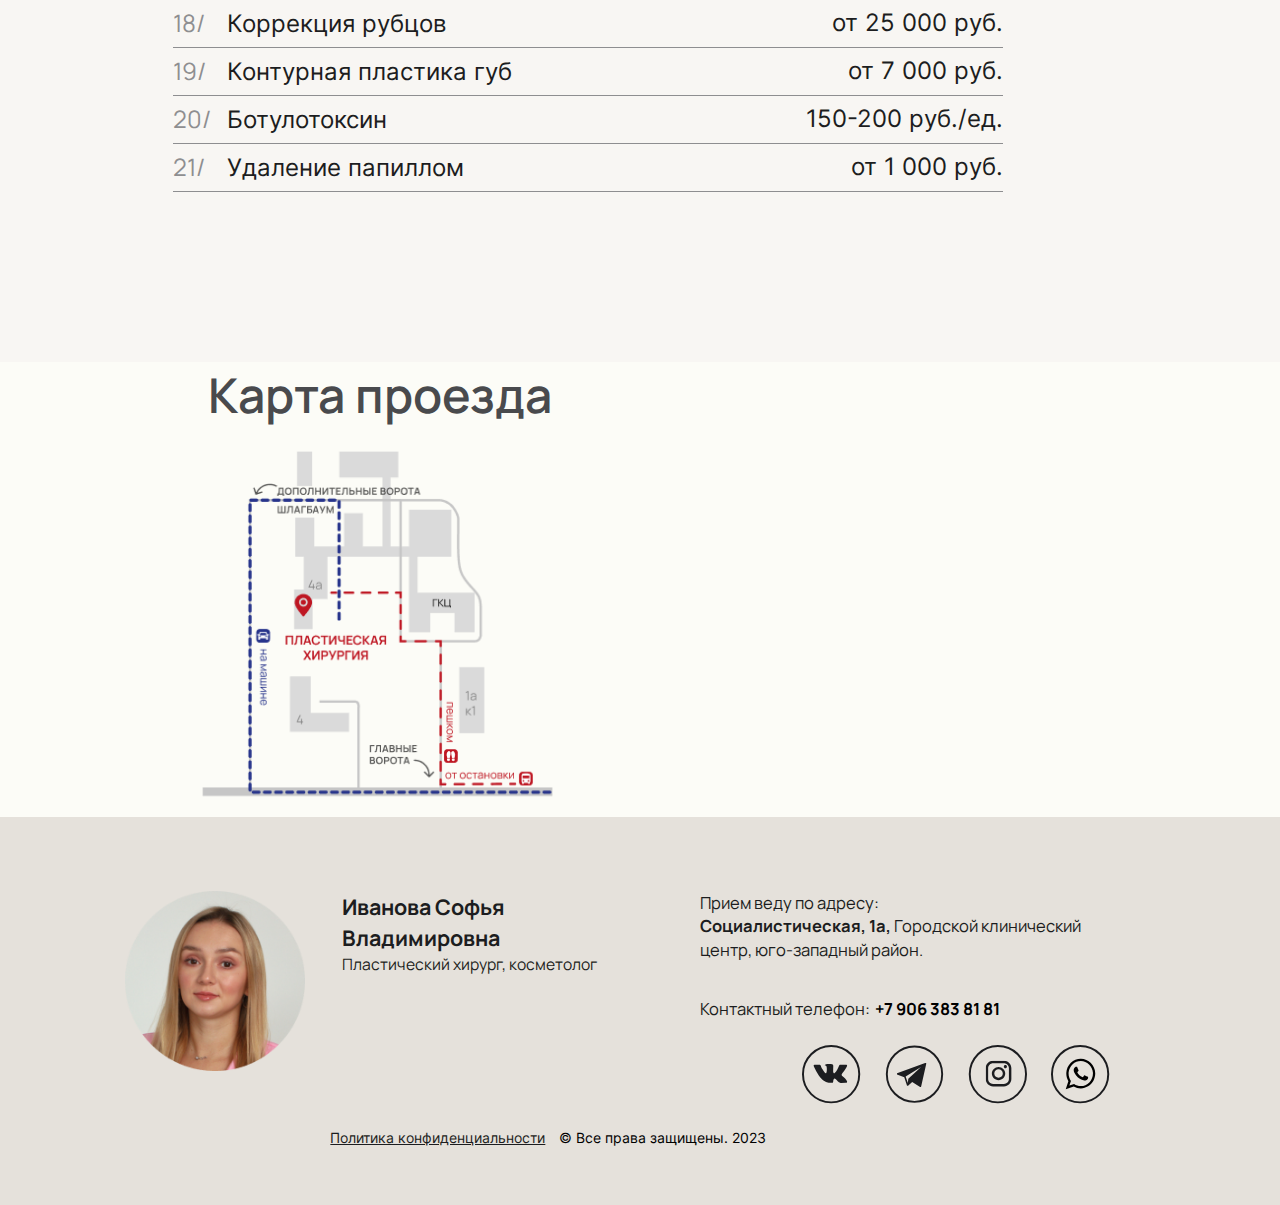
==== commit d1885fa8: "add icon WA, adaptive" ====
--- a/index.html
+++ b/index.html
@@ -208,6 +208,8 @@
                                     alt="icon-tg" class="footer__icon-tg"></a>
                             <a href="https://instagram.com/sofi_doc_?igshid=MmJiY2I4NDBkZg==" target="_blank"><img
                                     src="assets/images/icons/icon-ig.svg" alt="icon-ig" class="footer__icon-ig"></a>
+                            <a href="https://api.whatsapp.com/send?phone=79063838181" target="_blank"><img
+                                    src="assets/images/icons/icon-wa.svg" alt="icon-wa" class="footer__icon-wa"></a>
                         </div>
                     </div>
                 </div>
--- a/assets/style/style.css
+++ b/assets/style/style.css
@@ -724,18 +724,16 @@
 }
 .footer__icons {
     margin-top: 28px;
-    margin-left: 150px;
+    margin-left: 115px;
 }
 .footer__icons img {
     width: 59px;
     height: 59px;
 }
-.footer__icon-vk {
+.footer__icons a:not(:last-child) img {
     margin-right: 24px;
 }
-.footer__icon-tg {
-    margin-right: 24px;
-}
+
 .footer__agreement {
     display: flex;
     padding-bottom: 59px;
@@ -795,16 +793,17 @@
     .footer__phone * {
         font-size: 16px;
     }
-    .footer__icon-vk,
-    .footer__icon-tg,
-    .footer__icon-ig {
-        width: 50px;
-        height: 50px;
+    .footer__icons img {
+        width: 40px;
+        height: 40px;
     }
 }
 @media screen and (max-width: 740px) {
     .footer__phone {
         flex-wrap: wrap;
+    }
+    .footer__icons a:not(:last-child) img {
+        margin-right: 15px;
     }
 }
 @media screen and (max-width: 660px) {
@@ -824,7 +823,6 @@
     .footer__name {
         display: none;
     }
-    
     .footer__image {
         margin-left: 0;
         margin-right: 12px;       
@@ -853,8 +851,17 @@
         font-weight: 400;
     }
     .footer__icons img{
-        width: 50px;
-        height: 50px;
+        width: 45px;
+        height: 45px;
+    }
+}
+@media screen and (max-width: 500px) {
+    .footer__image {
+        width: 120px;
+        height: 120px;
+    }
+    .footer__contacts {
+        max-width: 200px;
     }
 }
 @media screen and (max-width: 460px) {
@@ -866,11 +873,7 @@
     }
     .footer__contacts {
         margin-left: 10px;
-    }
-    .footer__image {
-        width: 120px;
-        height: 120px;
-    }
+    }    
 }
 
 @media screen and (max-width: 429px) {
@@ -943,4 +946,13 @@
     .footer__phone-bold {
         margin: 0px 0 0 0px;
     }
+    .footer__contacts,
+    .footer__contacts * {
+        max-width: 160px;
+        margin: 0;
+    }
+    .footer__image {
+        width: 80px;
+        height: 80px;
+    }    
 }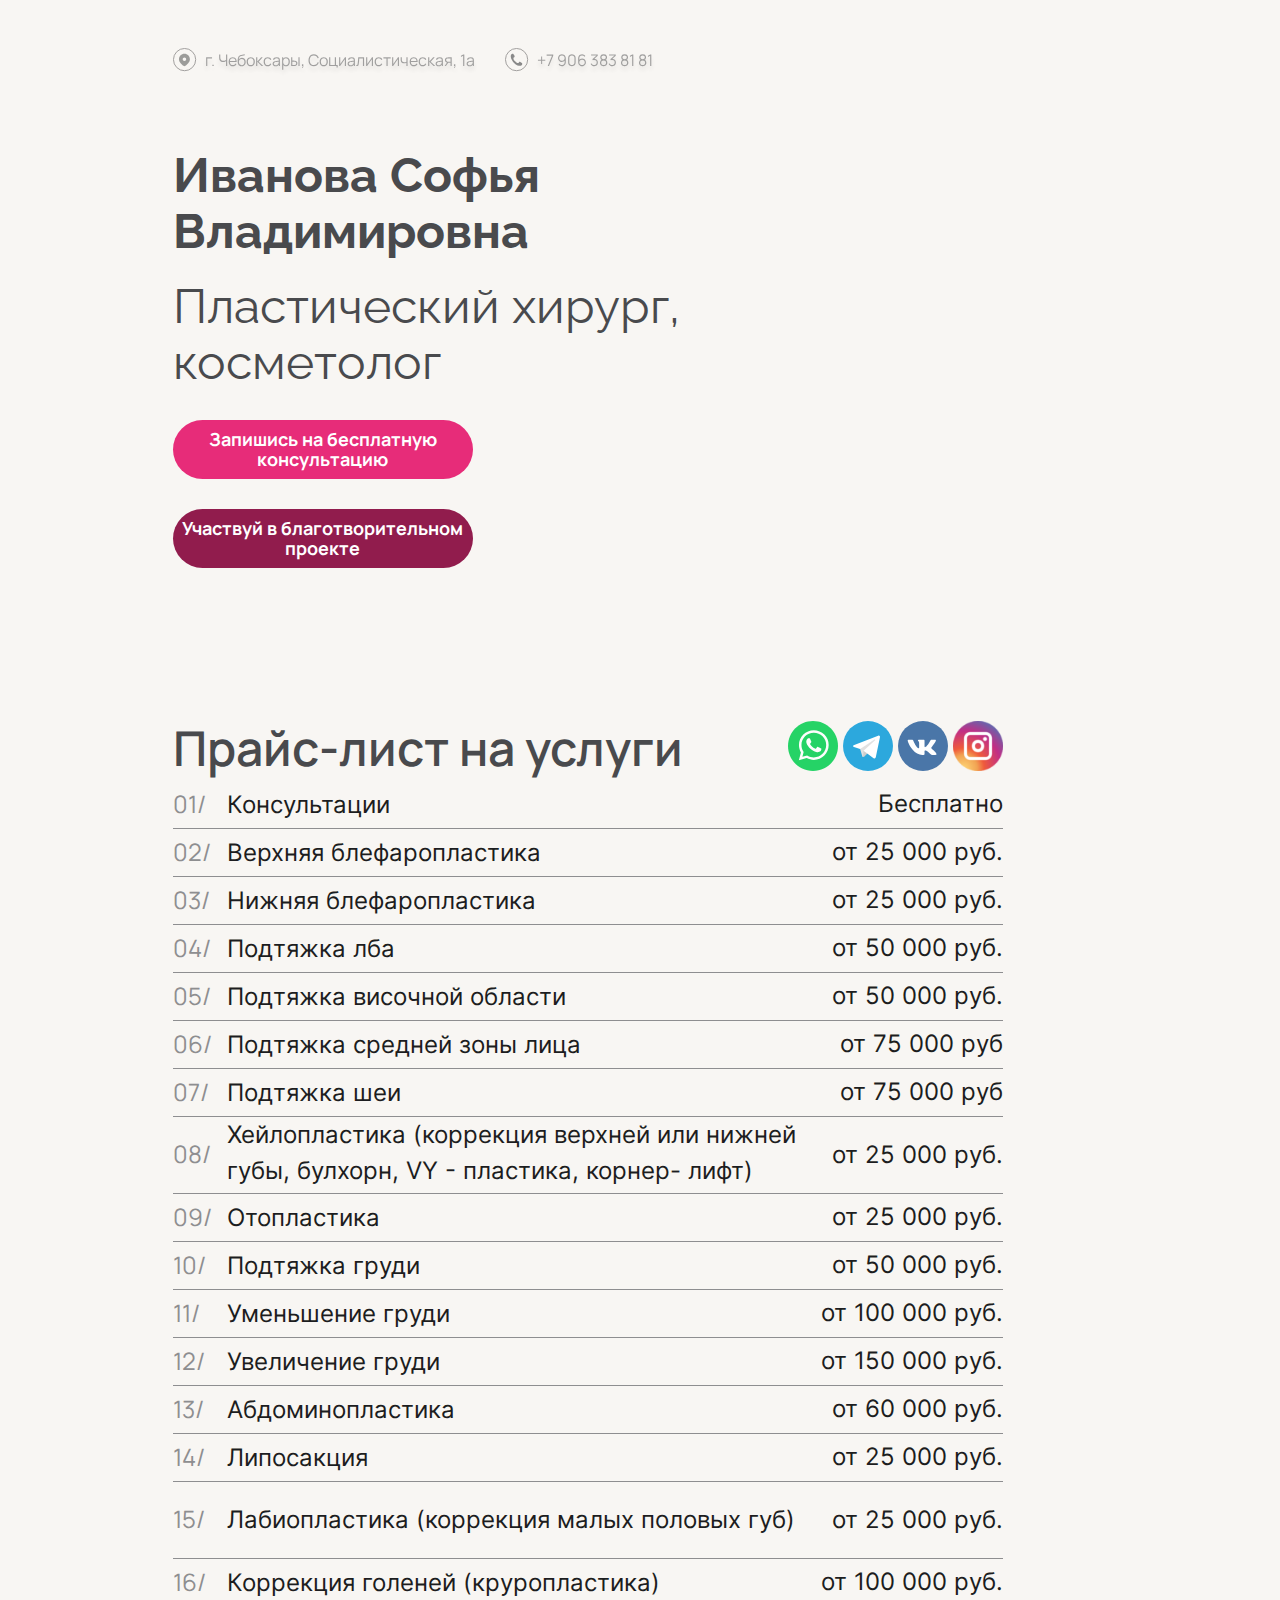
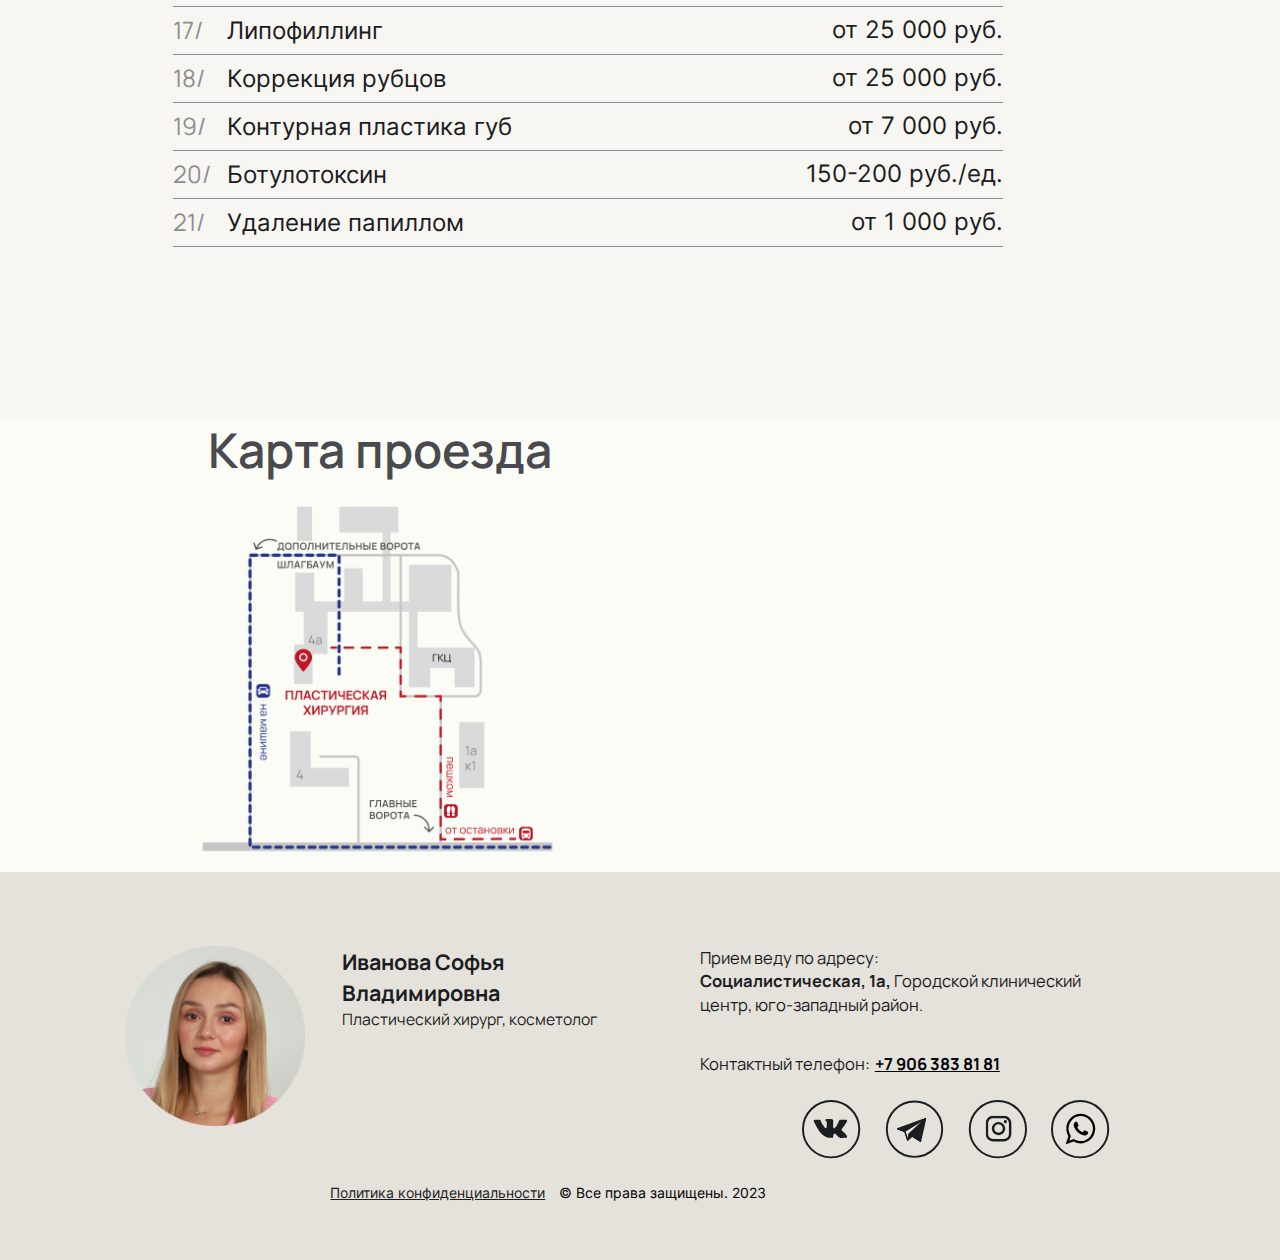
==== commit 43d5b353: "add second button" ====
--- a/index.html
+++ b/index.html
@@ -31,10 +31,17 @@
                 <h1 class="page-title__title">Иванова Софья Владимировна</h1> <br>
                 <p class="page-title__subtitle">Пластический
                     хирург, косметолог</p>
-                <div class="page-title__button">
-                    <a target="_blank"
-                        href="https://docs.google.com/forms/d/e/1FAIpQLSfizuP9DoGg0rKnocXdfgjCZQIOa0HHNa39Q5PibTcx4RpuFg/viewform?usp=sf_link">Запишись
-                        на бесплатную консультацию</a>
+                <div class="page-title__buttons">
+                    <div class="page-title__button">
+                        <a target="_blank"
+                            href="https://docs.google.com/forms/d/e/1FAIpQLSfizuP9DoGg0rKnocXdfgjCZQIOa0HHNa39Q5PibTcx4RpuFg/viewform?usp=sf_link">Запишись
+                            на бесплатную консультацию</a>
+                    </div>
+                    <div class="page-title__button">
+                        <a target="_blank"
+                            href="https://docs.google.com/forms/d/e/1FAIpQLSey5ZY7hh4EAUPIk8iRZS8zq5byWAcB5BjddI3cnxVzCFPxzQ/viewform?usp=sf_link">Участвуй
+                            в благотворительном проекте</a>
+                    </div>
                 </div>
             </section>
             <div class="price__root">
--- a/assets/style/style.css
+++ b/assets/style/style.css
@@ -230,18 +230,28 @@
     font-weight: 400;     
     margin-bottom: 30px; 
 }
+.page-title__buttons {
+    display: flex;
+    flex-direction: column;
+}
 .page-title__button {
     display: flex;
-    max-width: 305px;
+    max-width: 300px;
     min-height: 59px;   
     background: #E72C79;
     border-radius: 48px;
     font-family: 'Manrope';
     font-weight: 700;
-    font-size: 20px;
+    font-size: 18px;
     text-align: center;
     align-items: center;
-    margin-bottom: 115px;
+    margin-bottom: 30px;
+    margin-right: 20px;
+    padding: 5px 5px;
+}
+.page-title__button:last-child {
+    background: #911c4d;
+    margin-bottom: 81px;
 }
 @media screen and (max-width: 1100px) {
     .page-title__title,
@@ -292,14 +302,17 @@
         line-height: 138%;
     }
     .page-title__button {
-        width: 246px;
+        max-width: 246px;
         height: 56px;
         font-size: 16px;
         background: linear-gradient(180deg, #97618B 32.6%, #7E5275 100%);
         box-shadow: 0px 4px 4px rgba(0, 0, 0, 0.15);
         border-radius: 48px;
         order: 3;
-        margin-bottom: 30px;
+        margin: 0px 0px 30px 0px;
+    }
+    .page-title__button:last-child{
+        margin-bottom: 60px;
     }
 }
 
@@ -713,6 +726,7 @@
 
 .footer__phone-bold a {
     color: black;
+    text-decoration: underline;
 }
 .footer__phone-bold,
 .footer__address-bold {
@@ -938,8 +952,11 @@
         padding-top: 15px;
         padding-bottom: 20px;
     }
+    .footer__agreement {
+        flex-direction: column;
+    }
     .footer__user-agreement {
-        display: none;
+        margin-bottom: 5px;
     }
 }
 @media screen and (max-width: 321px) {
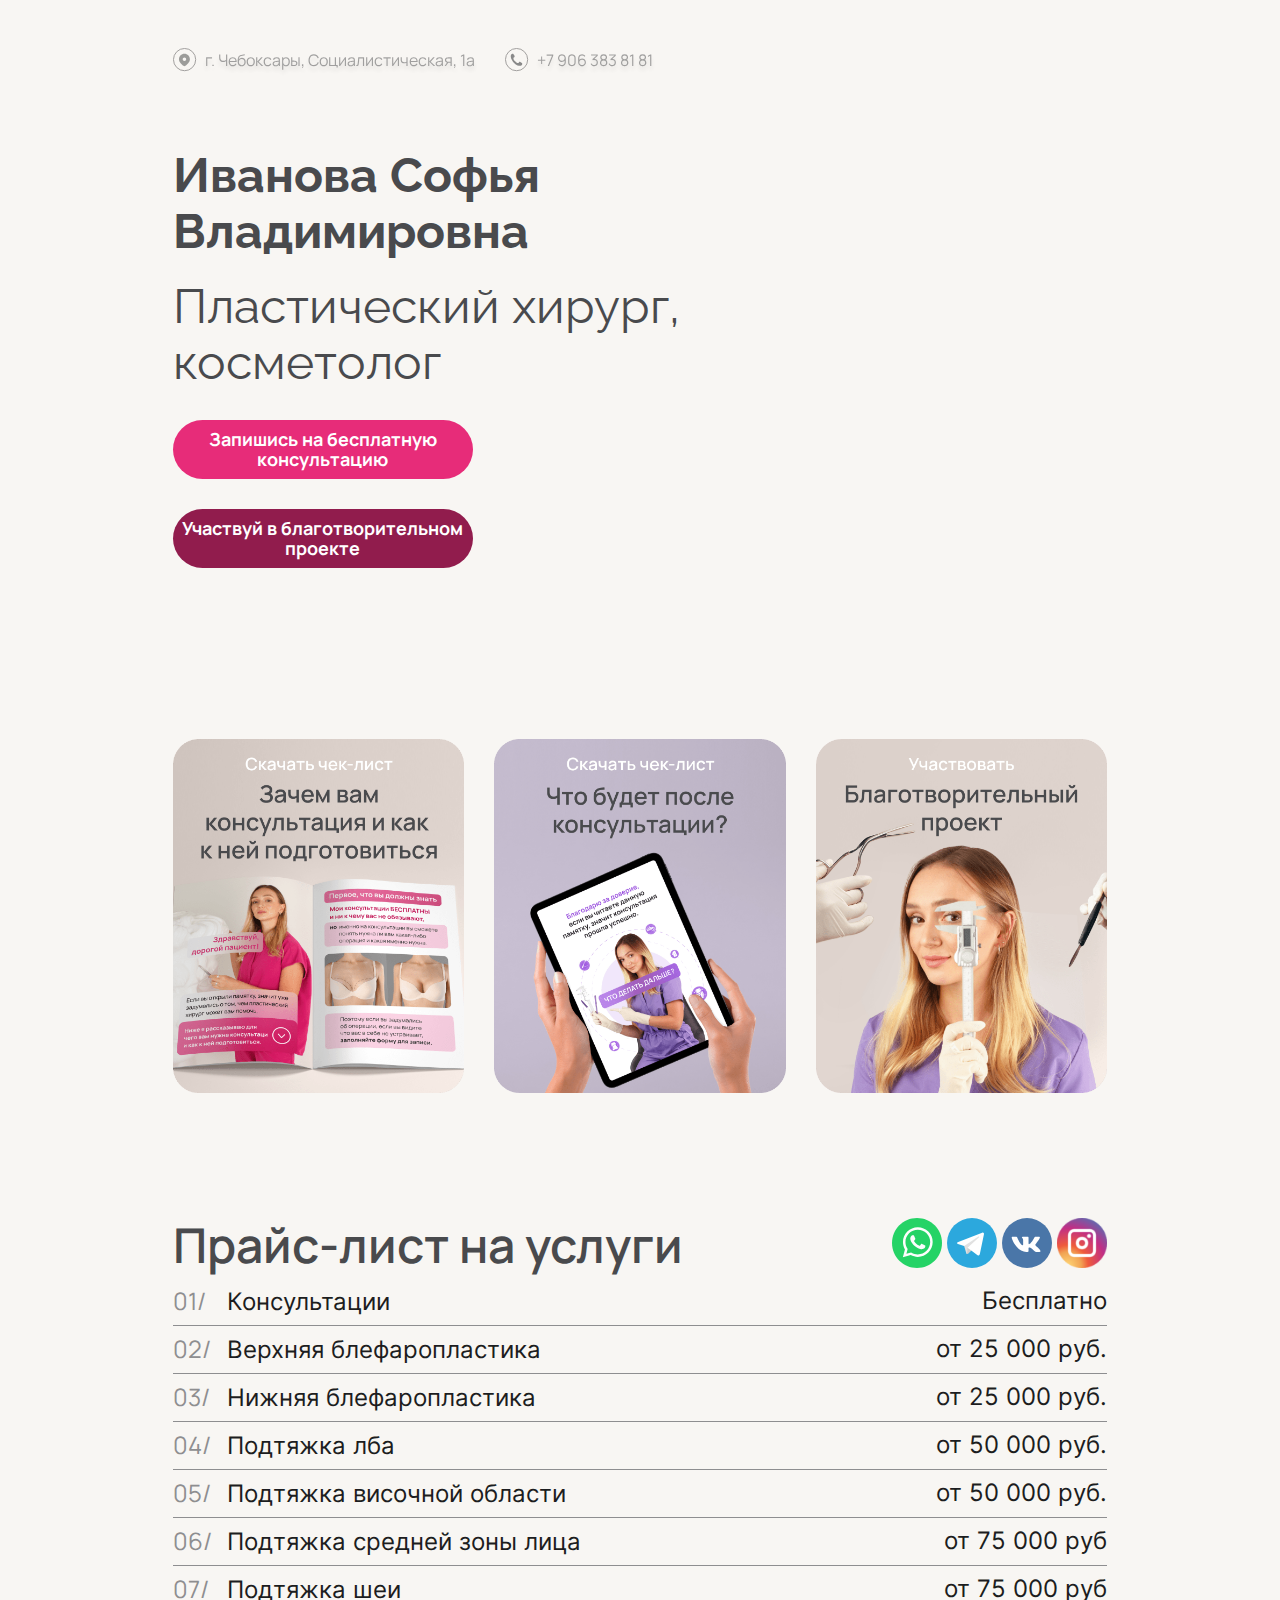
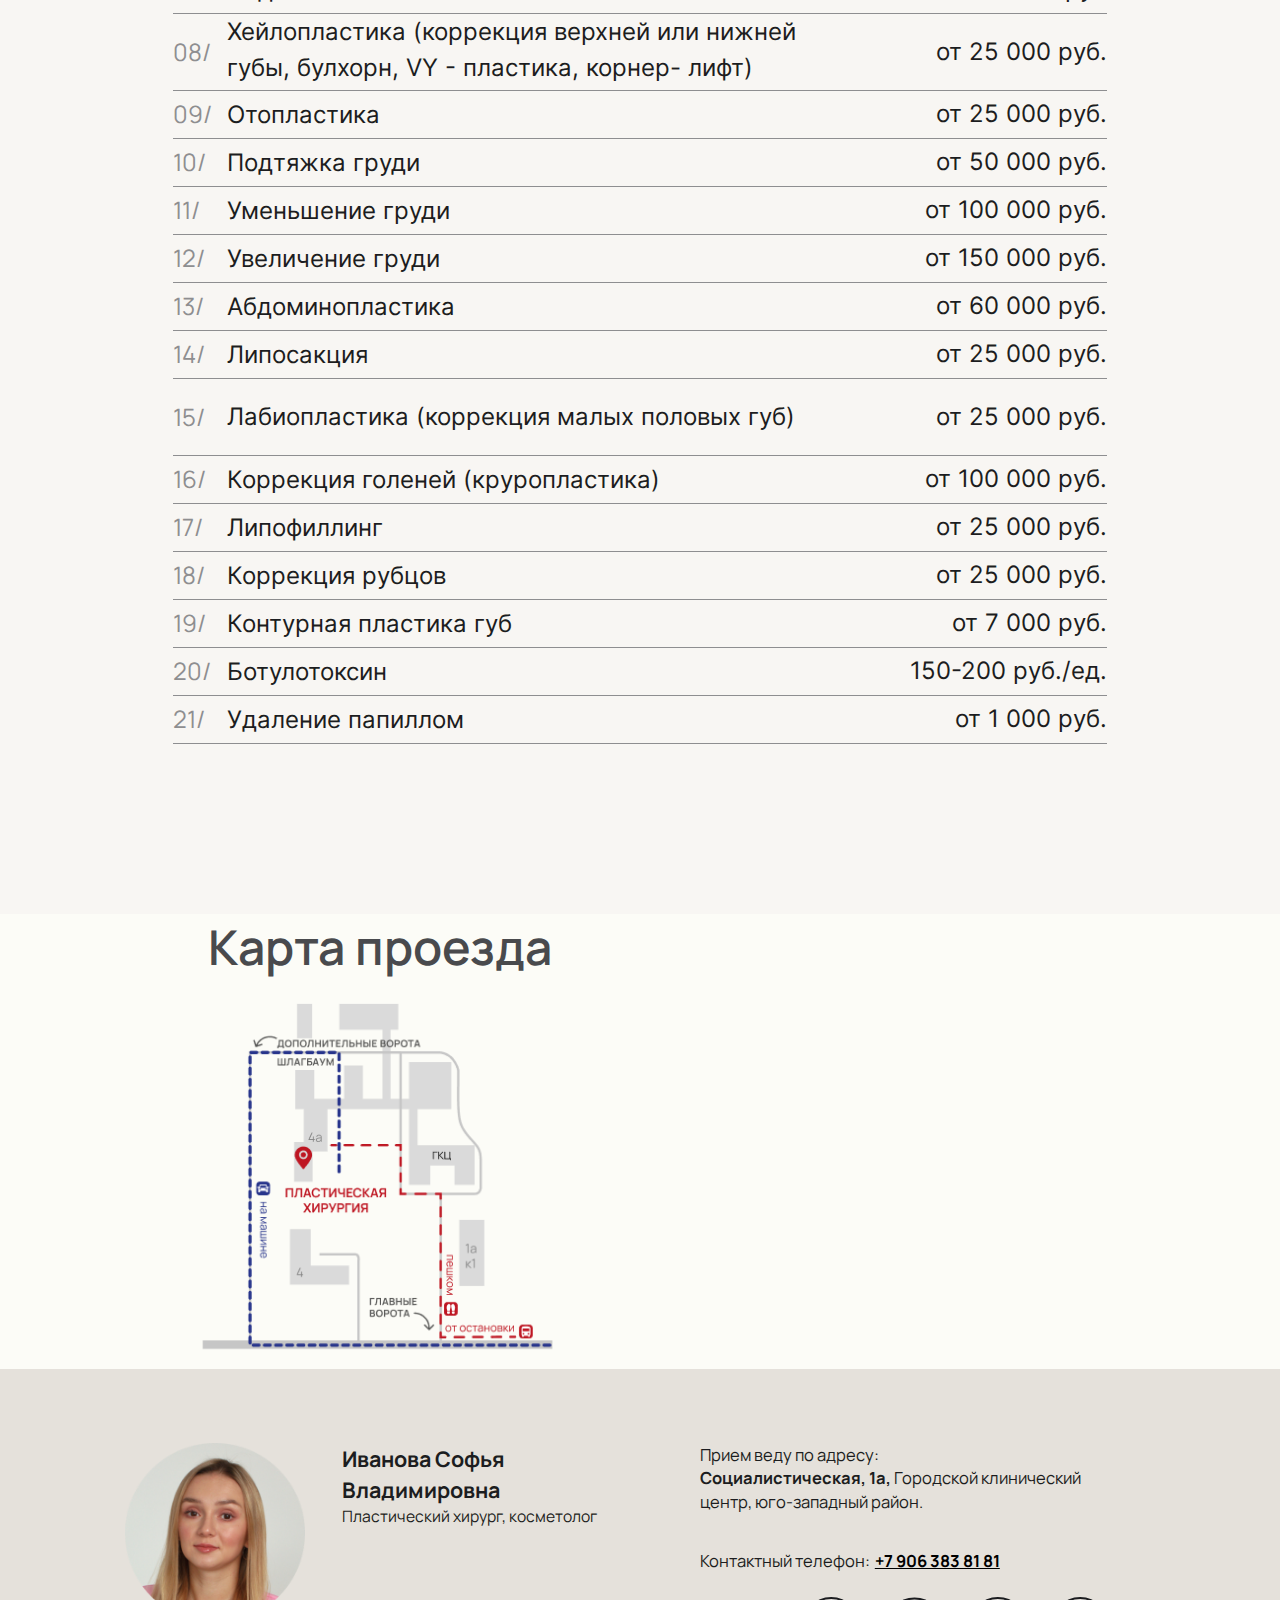
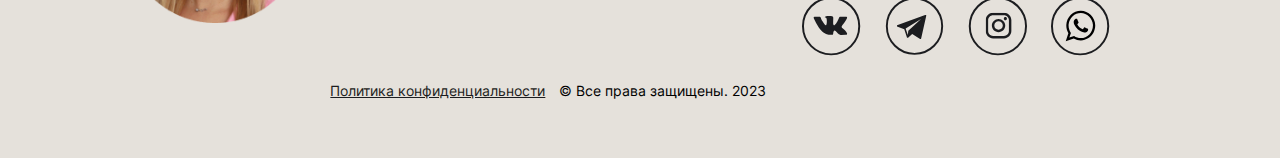
==== commit 8e690216: "верстка памятки" ====
--- a/index.html
+++ b/index.html
@@ -41,6 +41,19 @@
                         <a target="_blank"
                             href="https://docs.google.com/forms/d/e/1FAIpQLSey5ZY7hh4EAUPIk8iRZS8zq5byWAcB5BjddI3cnxVzCFPxzQ/viewform?usp=sf_link">Участвуй
                             в благотворительном проекте</a>
+                    </div>
+                </div>
+            </section>
+            <section class="materials__root">
+                <div class="materials">
+                    <div class="material__images">
+                        <img src="assets/images/checklist_ preparation.png" alt="preparation">
+                    </div>
+                    <div class="material__images">
+                        <img src="assets/images/checklist_reminder.png" alt="reminder">
+                    </div>
+                    <div class="material__images">
+                        <img src="assets/images/charity_project.png" alt="charityproject">
                     </div>
                 </div>
             </section>
@@ -205,7 +218,7 @@
                         <div class="footer__phone">
                             <p class="footer__phone-title">Контактный телефон: </p>
                             <p class="footer__phone-bold">
-                                <a href="tel:+79883528332">+7 906 383 81 81</a>
+                                <a href="tel:+79063838181">+7 906 383 81 81</a>
                             </p>
                         </div>
                         <div class="footer__icons">
--- a/assets/style/style.css
+++ b/assets/style/style.css
@@ -323,9 +323,8 @@
     padding-top: 66px;
 }
 .price {
-    margin-left: 13.5%;
-    max-width: 830px;
-    
+    margin: 0 auto;
+    padding: 0 13.5%;  
 }
 .price__title {
     display: flex;
@@ -420,8 +419,12 @@
         line-height: 120%;
         font-size: calc(15px + 9 * (100vw / 1400));
     }
+    .price__root {
+        padding-bottom: 90px;
+        padding-top: 30px;
+    }
     .price {
-        margin-right: 30px;
+        padding: 0 7%;  
     }
     .price__number {
         min-width: 34px;
@@ -456,7 +459,7 @@
         padding-top: 30px;
     }
     .price {
-        margin-left: 13.5%;
+        margin-left: 7%;
     }
     .price__item {
         display: grid;
@@ -636,7 +639,7 @@
         font-size: calc(24px + 15 * (100vw / 1400));
     }
     .map {
-        padding-left: 10%; 
+        padding-left: 7%; 
     }
 }
 @media screen and (max-width: 861px) {
@@ -972,4 +975,629 @@
         width: 80px;
         height: 80px;
     }    
+}
+
+/* ------------------ Чек-листы ----------------------------------------------- */
+.materials__root {
+    background-color: #F8F6F3;
+}
+.materials {
+    display: grid;
+    grid-template-columns: 1fr 1fr 1fr;
+    grid-template-rows: 1fr;
+    column-gap: 30px;
+    padding: 90px 13.5% 50px 13.5%;    
+}
+.material__images img {
+    width: 100%;
+}
+@media screen and (max-width: 1000px) {
+    .materials {
+        padding: 90px 7% 50px 7%;
+    }
+}
+@media screen and (max-width: 530px) {
+    /* .materials__root {
+        background-color: #FFFFFF;
+    } */
+    .materials {
+        grid-template-columns: 1fr;
+        grid-template-rows: 1fr 1fr 1fr;
+        column-gap: 0px;
+        row-gap: 20px;
+        padding: 50px 13.5% 50px 13.5%;    
+    }
+    .material__images {
+        max-width: 200px;
+    }
+}
+
+
+/* ----- Страница "Зачем вам консультация и как к ней подготовиться?" -------*/
+.wrapper {
+    font-weight: 400;
+    background: #FFFFFF url(../images/page-welcome.jpg);
+    background-position: 0 0;
+    background-repeat: no-repeat;
+    background-size: cover;
+    height: 776px;
+}
+@media screen and (max-width: 1370px) {
+    .wrapper {
+        background-position: center center;
+    }
+}
+@media screen and (max-width: 950px) {
+    .wrapper {
+        background-position: 0 0;
+    }
+}
+@media screen and (max-width: 550px) {
+.wrapper {
+    background-image: url(../images/page-welcome-mobile2.jpg);
+    background-size: contain;
+    background-attachment: scroll; 
+    }
+}
+.header__contacts_welcome {
+    margin-left: 47.2%;
+    padding-top: 48px;
+}
+@media screen and (min-width: 1441px) {
+    .header__contacts_welcome {
+        margin-left: 52.2%;
+    }
+}
+@media screen and (max-width: 950px) {
+    .header__contacts_welcome {
+        display: flex;
+        flex-direction: column;
+        margin-left: 60%;
+        
+    }
+    .header__adress_welcome {
+        margin-bottom: 12px;
+    }
+    @media screen and (max-width: 850px) {
+        .header__contacts_welcome {
+            margin-left: 5%;
+        }
+    }
+    @media screen and (max-width: 550px) {
+        .header__contacts_welcome {
+            margin: 0;
+            padding: 0;
+        }
+        .header__adresses_welcome,
+        .header__phones_welcome {
+            display: none;
+        }
+    }
+}
+.welcome__page {
+    margin-left: 46%;
+    margin-top: 100px;
+    font-family: 'Manrope';
+    max-width: 512px;
+    padding-right: 30px;
+}
+.welcome__page__title {    
+    color: #D63273;
+    font-size: 48px;
+    font-weight: 700;
+    padding-left: 33px;
+    line-height: 1.4;
+}
+.welcome__page__subtitle {
+    background: linear-gradient(96.2deg, rgba(243, 243, 247, 0.64) 0%, rgba(243, 243, 247, 0.43) 100%);
+    backdrop-filter: blur(52.6605px);
+    border-radius: 21.0642px;
+    padding: 16px 19px 16px 33px;
+    margin-top: 25px;
+    font-size: 24px;
+    font-weight: 400;
+    line-height: 1.4;
+}
+.welcome__page__text {
+    display: flex;
+    background: linear-gradient(96.2deg, rgba(233, 43, 123, 0.63) 0%, rgba(197, 22, 87, 0.76) 100%);
+    backdrop-filter: blur(52.6605px);
+    border-radius: 21.0642px;
+    padding: 23px 31px 33px 35px;   
+    margin-bottom: 160px;
+}
+.welcome__page__paragraph {
+    font-weight: 700;
+    font-size: 24px;
+    line-height: 33px;
+    color: #FFFFFF;
+    padding-right: 18px;
+}
+.welcome__page__image{
+    display: flex;
+    align-items: center;
+}
+@media screen and (min-width: 1441px) {
+    .welcome__page {
+        margin-left: 51%;
+    }
+}
+@media screen and (max-width: 950px) {
+    .welcome__page {
+        margin-left: 46%;
+        margin-top: 200px;
+    }
+    .welcome__page__title {
+        font-size: calc(20px + 28 * (100vw / 1440));
+        background: linear-gradient(96.2deg, rgba(243, 243, 247, 0.64) 0%, rgba(243, 243, 247, 0.43) 100%);
+        backdrop-filter: blur(30.2419px);
+        border-radius: 9.07258px;
+    }
+    .welcome__page__subtitle,
+    .welcome__page__paragraph {
+        font-size: calc(15px + 12 * (100vw / 1440));
+        line-height: 1.2;
+    }
+    .welcome__page__text {
+        margin-bottom: 70px;
+    }
+    
+}
+@media screen and (max-width: 850px) {
+    .welcome__page {
+        margin-left: 8.5%;
+        margin-top: 168px;
+    }
+    .welcome__page__subtitle {
+        margin-top: 70px;
+    }
+}
+@media screen and (max-width: 550px) {
+    .welcome__page__title {
+        max-width: 250px;
+        font-size: 24px;
+        padding: 3px 10px 3px 13px;
+        text-align: right;       
+    }
+    .welcome__page__subtitle {
+        max-width: 315px;
+        font-size: 18px;
+        line-height: 1.2;        
+    }
+    .welcome__page__text {
+        max-width: 315px;
+        margin-bottom: 130px;
+    }
+    .welcome__page__paragraph {
+        font-size: 18px;
+        line-height: 1.2;
+        padding-right: 11px;
+    }
+    .welcome__page__image img {
+        width: 45px;
+        height: 45px;
+    }
+}
+
+@media screen and (max-width: 500px) {
+    .welcome__page__text {      
+        margin-bottom: 50px;
+    }
+}
+@media screen and (max-width: 450px) {
+    .welcome__page__title {
+        max-width: 202px;
+        font-size: 20px;    
+    }
+    .welcome__page__subtitle {
+        font-size: 15px;
+        padding: 9px 16px 9px 15px;
+    }
+    .welcome__page__text {    
+        padding: 14px 16px 15px 15px;
+        margin-bottom: 80px;
+    }
+    .welcome__page__paragraph {
+        font-size: 15px;
+        padding-right: 10px;
+    }    
+}
+@media screen and (max-width: 430px) {
+    .welcome__page__text {  
+        margin-bottom: 70px;
+    }
+}
+@media screen and (max-width: 372px) {
+    .welcome__page__title {
+        font-size: 18px;
+    }
+    .welcome__page__subtitle {
+        margin-top: 50px;
+        padding: 7px 10px 7px 15px;
+        font-size: 13px;
+    }
+    .welcome__page__text {
+        padding: 7px 15px 7px 15px;
+    }
+    .welcome__page__paragraph {
+        font-size: 13px;
+    }
+}
+@media screen and (max-width: 340px) {
+    .welcome__page {
+        margin-top: 140px;
+    }
+    .welcome__page__subtitle {
+        line-height: 1.2;
+    }
+    .welcome__page__text {    
+        margin-bottom: 60px;
+    }
+}
+
+.instruction {
+    max-width: 1114px;
+    margin: 0 auto;
+    padding-top: 67px;  
+}
+.instruction__wrapp {
+    display: grid;
+    grid-template-columns: 1fr 1fr;
+    grid-template-rows: 1fr 1fr;
+    gap: 22px;
+    margin: 0 5% 0 5%;
+    padding-bottom: 30px;    
+}
+.instruction__image {
+    max-width: 545px;
+}
+.instruction__image img {
+    width: 100%;
+}
+.instruction__image_mobile {
+    display: none;
+}
+@media screen and (max-width: 850px) {
+    .instruction {
+        max-width: 750px;
+    }
+    .instruction__image {
+        max-width: 700px;
+        
+    }
+    .instruction__wrapp {
+        grid-template-columns: 1fr;
+        grid-template-rows: 1fr 1fr 1fr 1fr;
+        gap: 0px;
+    }
+    .instruction__img {
+        display: none;
+}
+    .instruction__image_mobile  {
+        display: block;
+    }
+}
+
+@media screen and (max-width: 376px) {
+    .instruction {        
+        padding-top: 30px;  
+    }
+}
+
+
+/* -------------- Памятка подготовка к операции ---------------------- */
+.reminder__images_mobile {
+    display: none;
+}
+.reminder {    
+    font-family: 'Manrope';
+    background-color: rgba(230, 226, 225, 0.5);
+}
+.container {
+    display: flex;    
+    padding-right: 15px;   
+    justify-content: center;
+}
+.reminder__title_container {
+    max-width: 472px;
+    padding-top: 133px;
+    margin-left: 11%;
+}
+.reminder__title {
+    font-size: 40px;
+    font-weight: 700;
+    line-height: 1.2;
+    margin-bottom: 19px;
+    
+}
+.reminder__title span {
+    color: #9B51E0; 
+}
+.reminder__questions {
+    max-width: 388px;
+    background: linear-gradient(96.2deg, rgba(155, 81, 224, 0.568) 0%, rgba(155, 81, 224, 0.6) 100%);
+    backdrop-filter: blur(100px);
+    border-radius: 30px;
+}
+.reminder__text {
+    color: #FFFFFF;
+    font-size: 48px;
+    font-weight: 700;
+    padding: 14px 77px 19px 40px;
+}
+.reminder__image {
+    max-width: 800px;
+}
+.reminder__image img {
+    width: 100%;
+}
+.reminder__image_mobile {
+    display: none;
+}
+
+@media screen and (max-width: 1440px) {
+    .reminder__title {
+        font-size: calc(20px + 18 * (100vw / 1440));
+    }
+    .reminder__text {
+        font-size: calc(20px + 18 * (100vw / 1440));
+    }
+}
+@media screen and (max-width: 1040px) {
+    .reminder__title_container {
+        margin-left: 8%;
+    }
+    .reminder__title {
+        font-size: 26px;
+    }
+    .reminder__text {
+        font-size: 26px;
+    }
+    .reminder__image {
+        max-width: 600px;
+    }
+}
+@media screen and (max-width: 951px) {
+    .reminder__title  {
+        font-size: calc(20px + 3 * (100vw / 1440));
+    }
+    .reminder__text {
+        padding: 14px 20px 19px 30px;
+        font-size: calc(20px + 3 * (100vw / 1440));
+    }
+    .reminder__image {
+        max-width: 560px;
+    }
+}
+@media screen and (max-width: 900px) {
+    .reminder__image {
+        max-width: 500px;
+    }
+}
+@media screen and (max-width: 770px) {
+    .reminder__image {
+        max-width: 400px;
+    }
+    .reminder__title_container {
+        padding-top: 70px;
+    }
+}
+@media screen and (max-width: 660px) {
+    .reminder__title,
+    .reminder__text {
+        font-size: 18px;
+    }
+    .reminder__text {
+        padding: 12px 15px 15px 20px;
+    }
+    .reminder__image {
+        max-width: 350px;
+    }
+}
+
+
+/* ----------------------- Мобильная версия ------------------------------ */
+
+@media screen and (max-width: 566px) {
+    .container {
+        flex-direction: column;
+        align-items: center;
+        padding: 0;
+    }
+    .reminder {
+        background-color: #FFFFFF
+    }
+    .reminder__title_container {
+        padding: 0;
+        margin: 37px 0 0 0; 
+    }
+    .reminder__title {
+        max-width: 315px;
+        text-align: center;
+        font-size: 20px;
+        font-weight: 700;
+        padding: 0px 10px;
+        line-height: 1.2;
+    }
+    .reminder__questions {
+        display: none;
+    }
+    .reminder__image_main {
+        display: none;
+    }
+    .reminder__image_mobile {
+        display: block;
+    }
+    .reminder__image {
+        max-width: 400px;
+    }
+}
+@media screen and (max-width: 345px) {
+    .reminder__title {
+        max-width: 270px;
+        font-size: 17px;
+    }
+}
+
+/* ----------------------------------------------------------- */
+.reminder__body_container {
+    max-width: 1114px;
+    padding: 0px 4% 0px;
+    margin: 0 auto;
+    font-family: 'Manrope';
+}
+.reminder__body {
+    display: flex;
+    flex-direction: column;
+    align-items: center;
+    margin-top: 70px;
+}
+.reminder__body_title {
+    background: linear-gradient(96.2deg, rgba(155, 81, 224, 0.71) 0%, rgba(155, 81, 224, 0.75) 100%);
+    backdrop-filter: blur(40.3374px);
+    border-radius: 12.1012px;
+    display: flex;
+    align-items: center;
+    padding: 4px 15px 3px 8px;
+    max-width: 480px;
+}
+.reminder__body_title-number {
+    max-width: 59px;
+    margin-right: 16px;
+}
+.reminder__body_title-number img {
+    width: 100%;
+}
+.reminder__body_title-text {   
+    font-weight: 700;
+    font-size: 32px;
+    line-height: 1.2;
+    color: #FFFFFF;
+}
+.reminder__body_subtitle {
+    font-weight: 700;
+    font-size: 32px;
+    line-height: 44px;
+    text-align: center;
+    color: #6F39A2;
+    margin-top: 23px;
+    max-width: 700px;
+}
+
+
+
+/* ---------------2 Правильно подготовиться к операции -------------------------- */
+.preparation-title {
+    max-width: 727px;
+    /* margin-top: 70px; */
+}
+.preparation-subtitle {
+    max-width: 820px;
+    margin-bottom: 30px;
+}
+.reminder__images {
+    margin-top: 34px;
+}
+.reminder__images img {
+    width: 100%;
+}
+.preparation__images {
+    display: grid;
+    grid-template-columns: 1fr 1fr;
+    grid-template-rows: 1fr;
+    column-gap: 28px; 
+}
+.preparation__images img {
+    width: 100%;
+}
+
+/* -------------------3 Послеоперационный период----------------------- */
+.postoperative_title {
+    max-width: 605px;
+    margin-bottom: 30px;
+}
+
+.postoperative__images img {
+    width: 100%;
+}
+
+/* ----------------- 4 Рекомендации после выписки ---------------------- */
+.recommendations_title {
+    max-width: 605px;
+    margin-bottom: 30px;
+}
+.recommendations__images img {
+    width: 100%;
+}
+
+/* ------------------------ Мобильная версия ----------------------------------- */
+@media screen and (max-width: 951px) {
+    .reminder__body_title-text {
+        font-size: calc(20px + 9 * (100vw / 1440));
+    }
+    .reminder__body_subtitle {
+        font-size: calc(20px + 9 * (100vw / 1440));
+        line-height: 1.2;
+    }    
+}
+@media screen and (max-width: 800px) {
+    .reminder__body {
+        margin-top: 40px;
+    }
+    .reminder__body_title-number {        
+        margin-right: 10px;
+    }
+    .reminder__body_title-number img {
+        width: 42px;
+    }
+}
+@media screen and (max-width: 566px) {
+    .reminder__body_container {        
+        padding: 0px 6% 0px;
+        margin-top: -50px;
+    }
+    .reminder__body_title {
+        padding: 4px 5px 3px 8px;
+    }   
+    .reminder__images,
+    .preparation__images,
+    .postoperative__images,
+    .recommendations__images  {
+        display: none;
+    }
+    .reminder__images_mobile {
+        display: block;
+    }
+    .reminder__images_mobile img {
+        width: 100%;
+    }
+    .mobile2 {
+        margin-right: -20px;
+    }
+    .mobile4 {
+        margin-bottom: 20px;
+    }
+    .reminder__body {
+        align-items: flex-start;
+        margin-top: 30px;
+    }
+    .reminder__body_title-text {
+        font-size: 20px;
+        line-height: 1.2;        
+    }
+    .reminder__body_subtitle {
+        font-size: 16px;
+        text-align: left;
+        margin-bottom: 10px;
+        margin-top: 10px;
+    }
+}
+@media screen and (max-width: 370px) {
+    .reminder__body_title-text {
+        font-size: calc(14px + 6 * (100vw / 1440));
+    }
+    .reminder__body_subtitle {
+        font-size: calc(14px + 6 * (100vw / 1440));
+        line-height: 1.2;
+    }   
 }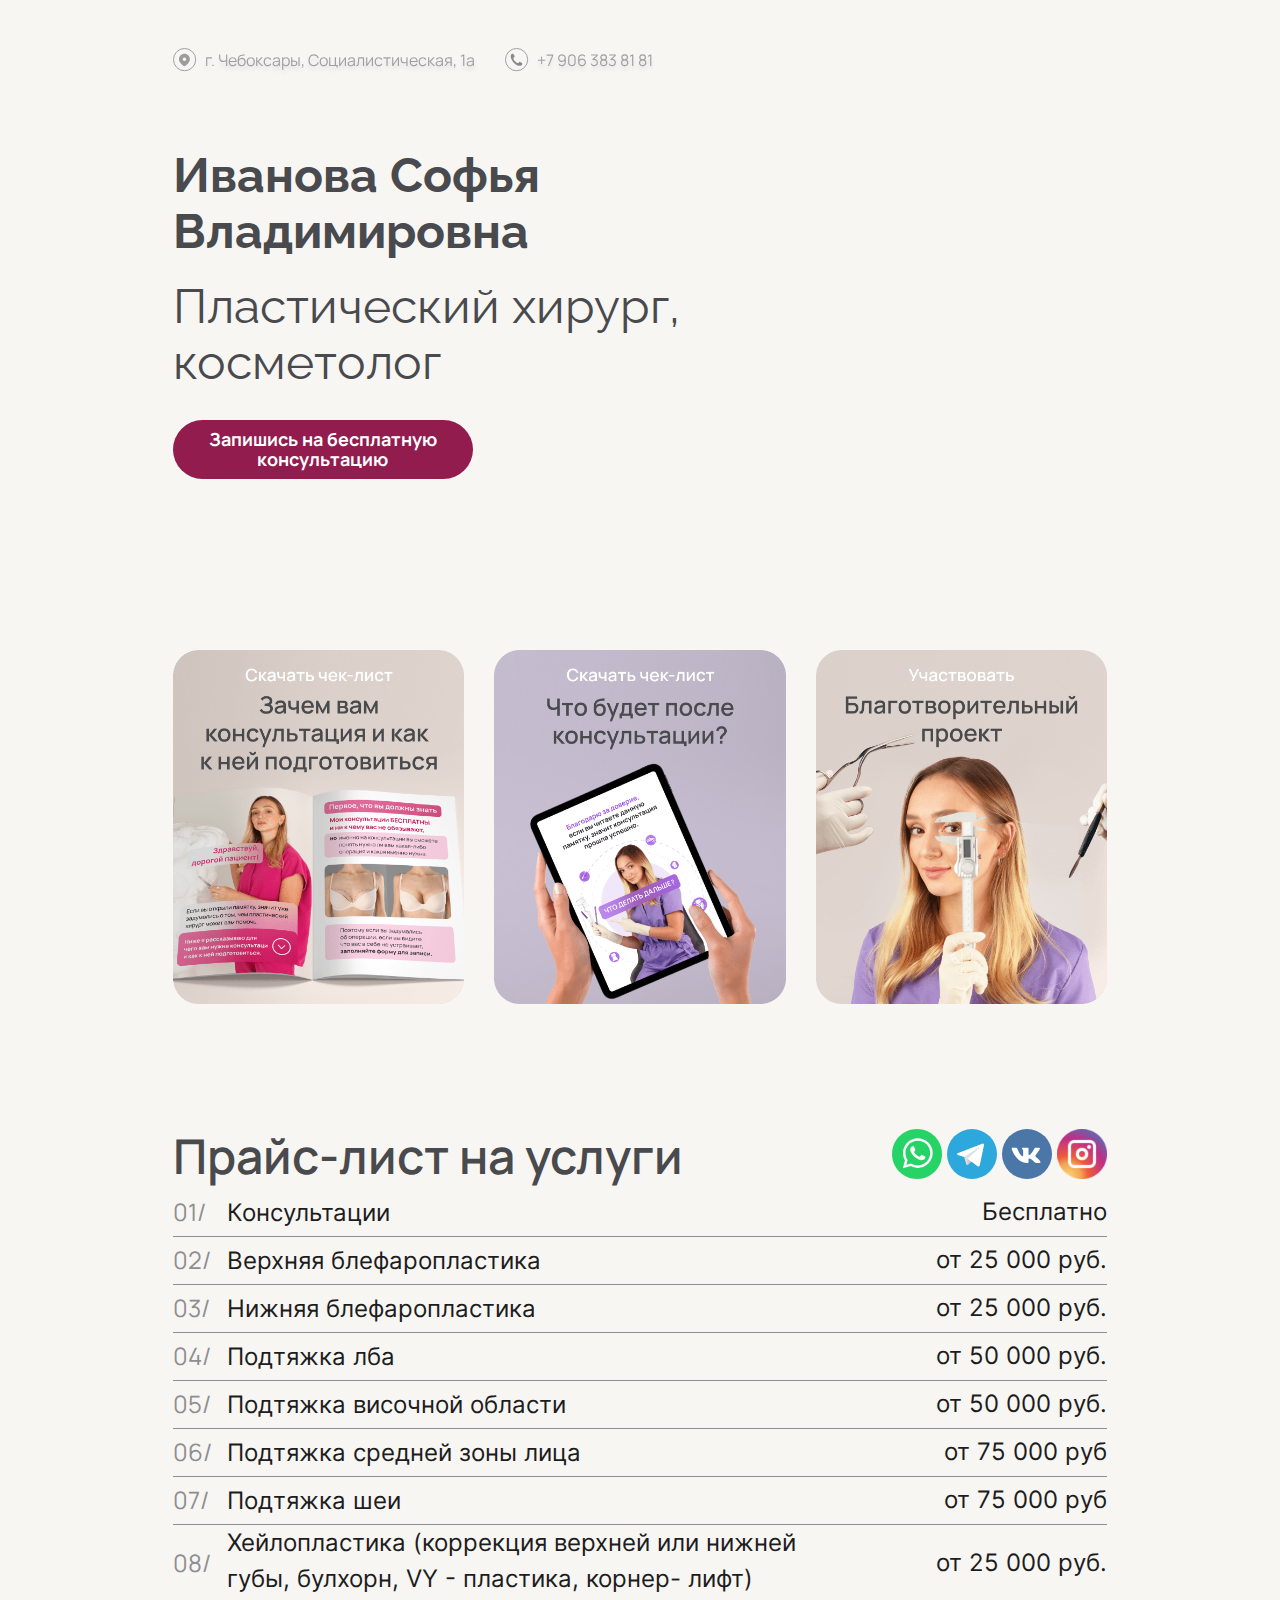
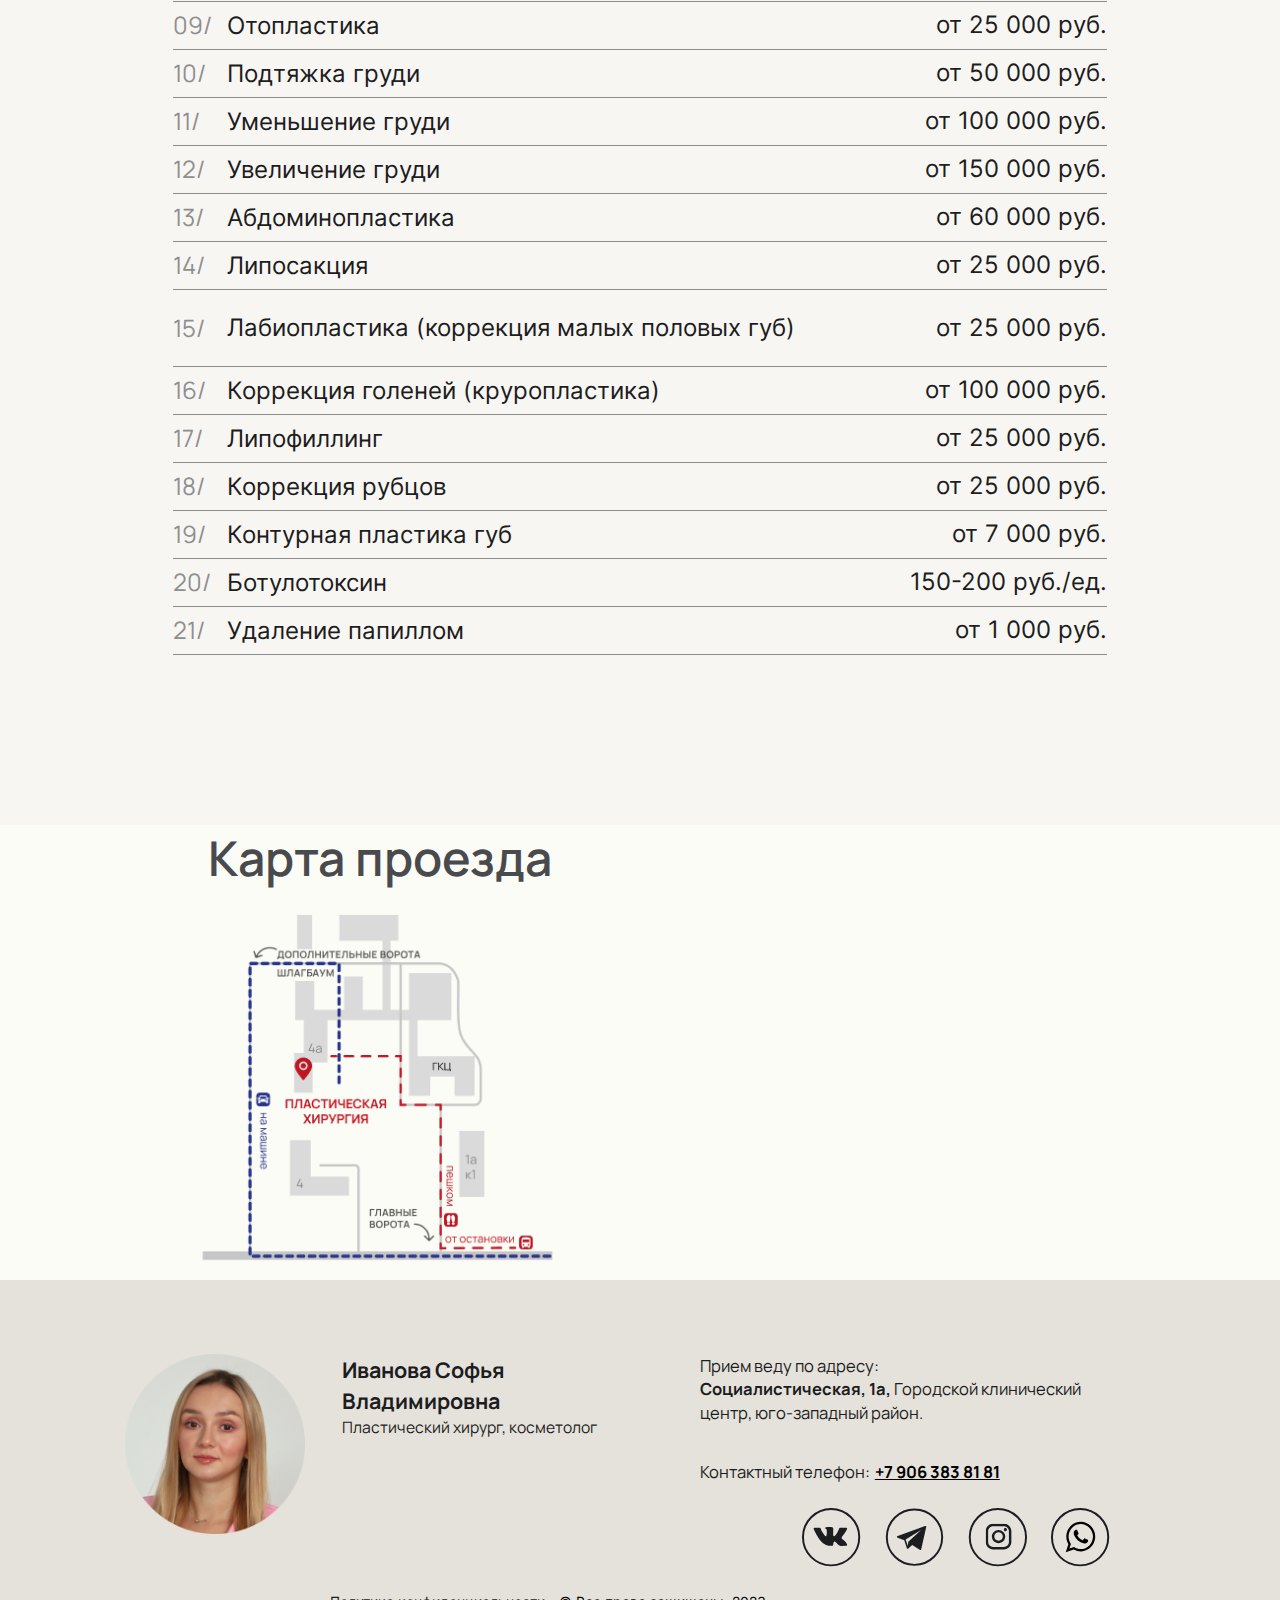
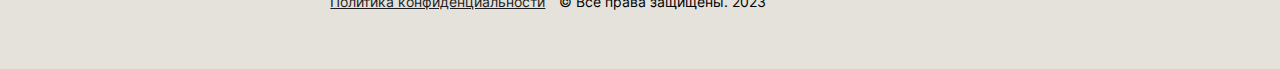
==== commit 2a34169f: "финальгная версия" ====
--- a/index.html
+++ b/index.html
@@ -22,7 +22,7 @@
                 </div>
                 <div class="header__phones"><img class="header__tube" src="assets/images/icons/icon-phone.svg"
                         alt="icon-phone">
-                    <p class="header_phone">+7 906 383 81 81</p>
+                    <p class="header_phone"><a href="tel:+79063838181">+7 906 383 81 81</a></p>
                 </div>
             </div>
         </header>
@@ -37,23 +37,22 @@
                             href="https://docs.google.com/forms/d/e/1FAIpQLSfizuP9DoGg0rKnocXdfgjCZQIOa0HHNa39Q5PibTcx4RpuFg/viewform?usp=sf_link">Запишись
                             на бесплатную консультацию</a>
                     </div>
-                    <div class="page-title__button">
-                        <a target="_blank"
-                            href="https://docs.google.com/forms/d/e/1FAIpQLSey5ZY7hh4EAUPIk8iRZS8zq5byWAcB5BjddI3cnxVzCFPxzQ/viewform?usp=sf_link">Участвуй
-                            в благотворительном проекте</a>
-                    </div>
                 </div>
             </section>
             <section class="materials__root">
                 <div class="materials">
                     <div class="material__images">
-                        <img src="assets/images/checklist_ preparation.png" alt="preparation">
+                        <a href="preparation.html" target="_blank"><img src="assets/images/checklist_ preparation.png"
+                                alt="preparation"></a>
                     </div>
                     <div class="material__images">
-                        <img src="assets/images/checklist_reminder.png" alt="reminder">
+                        <a href="reminder.html" target="_blank"> <img src="assets/images/checklist_reminder.png"
+                                alt="reminder"></a>
                     </div>
                     <div class="material__images">
-                        <img src="assets/images/charity_project.png" alt="charityproject">
+                        <a target="_blank"
+                            href="https://docs.google.com/forms/d/e/1FAIpQLSey5ZY7hh4EAUPIk8iRZS8zq5byWAcB5BjddI3cnxVzCFPxzQ/viewform?usp=sf_link">
+                            <img src="assets/images/charity_project.png" alt="charityproject"></a>
                     </div>
                 </div>
             </section>
--- a/assets/style/style.css
+++ b/assets/style/style.css
@@ -163,6 +163,9 @@
     opacity: 0.4;
     text-shadow: 0px 4px 4px rgba(0, 0, 0, 0.25);
 }
+.header_phone a {
+    color: #1C1D20;
+}
 .header__adresses,
 .header__phones {
     display: flex;
@@ -193,7 +196,8 @@
         margin-left: 15px;
     }    
     .header_adress,
-    .header_phone {
+    .header_phone,
+    .header_phone a {
         font-size: 14px;
         color: white;
         opacity: 1;
@@ -520,7 +524,7 @@
         padding-top: 0;
     }
     .price {
-        margin-left: 10px;
+        margin-left: 0;
     }
     .price__price-list {
         margin-left: 35px;
@@ -594,9 +598,13 @@
     .price__service_cheiloplasty {
         line-height: 120%;
         padding-top: 4px;
-    }
-    
+    }    
 }   
+@media screen and (max-width: 376px) {
+    .price {
+        padding: 0 1%;
+    }
+}
 @media screen and (max-width: 321px) {
     .price__service {
         line-height: 150%;
@@ -996,19 +1004,26 @@
         padding: 90px 7% 50px 7%;
     }
 }
-@media screen and (max-width: 530px) {
-    /* .materials__root {
-        background-color: #FFFFFF;
-    } */
+@media screen and (max-width: 530px) {    
     .materials {
-        grid-template-columns: 1fr;
-        grid-template-rows: 1fr 1fr 1fr;
-        column-gap: 0px;
-        row-gap: 20px;
-        padding: 50px 13.5% 50px 13.5%;    
+        column-gap: 10px;
+        padding: 50px 13.5% 30px 13.5%;           
     }
     .material__images {
         max-width: 200px;
+    }
+}
+@media screen and (max-width: 429px) {
+    .materials__root {
+        background-color: #FFFFFF;
+    }
+    .materials {
+        padding: 30px 13.5% 40px 13.5%; 
+    }
+}
+@media screen and (max-width: 376px) {
+    .materials {
+        padding: 20px 10% 30px 10%; 
     }
 }
 
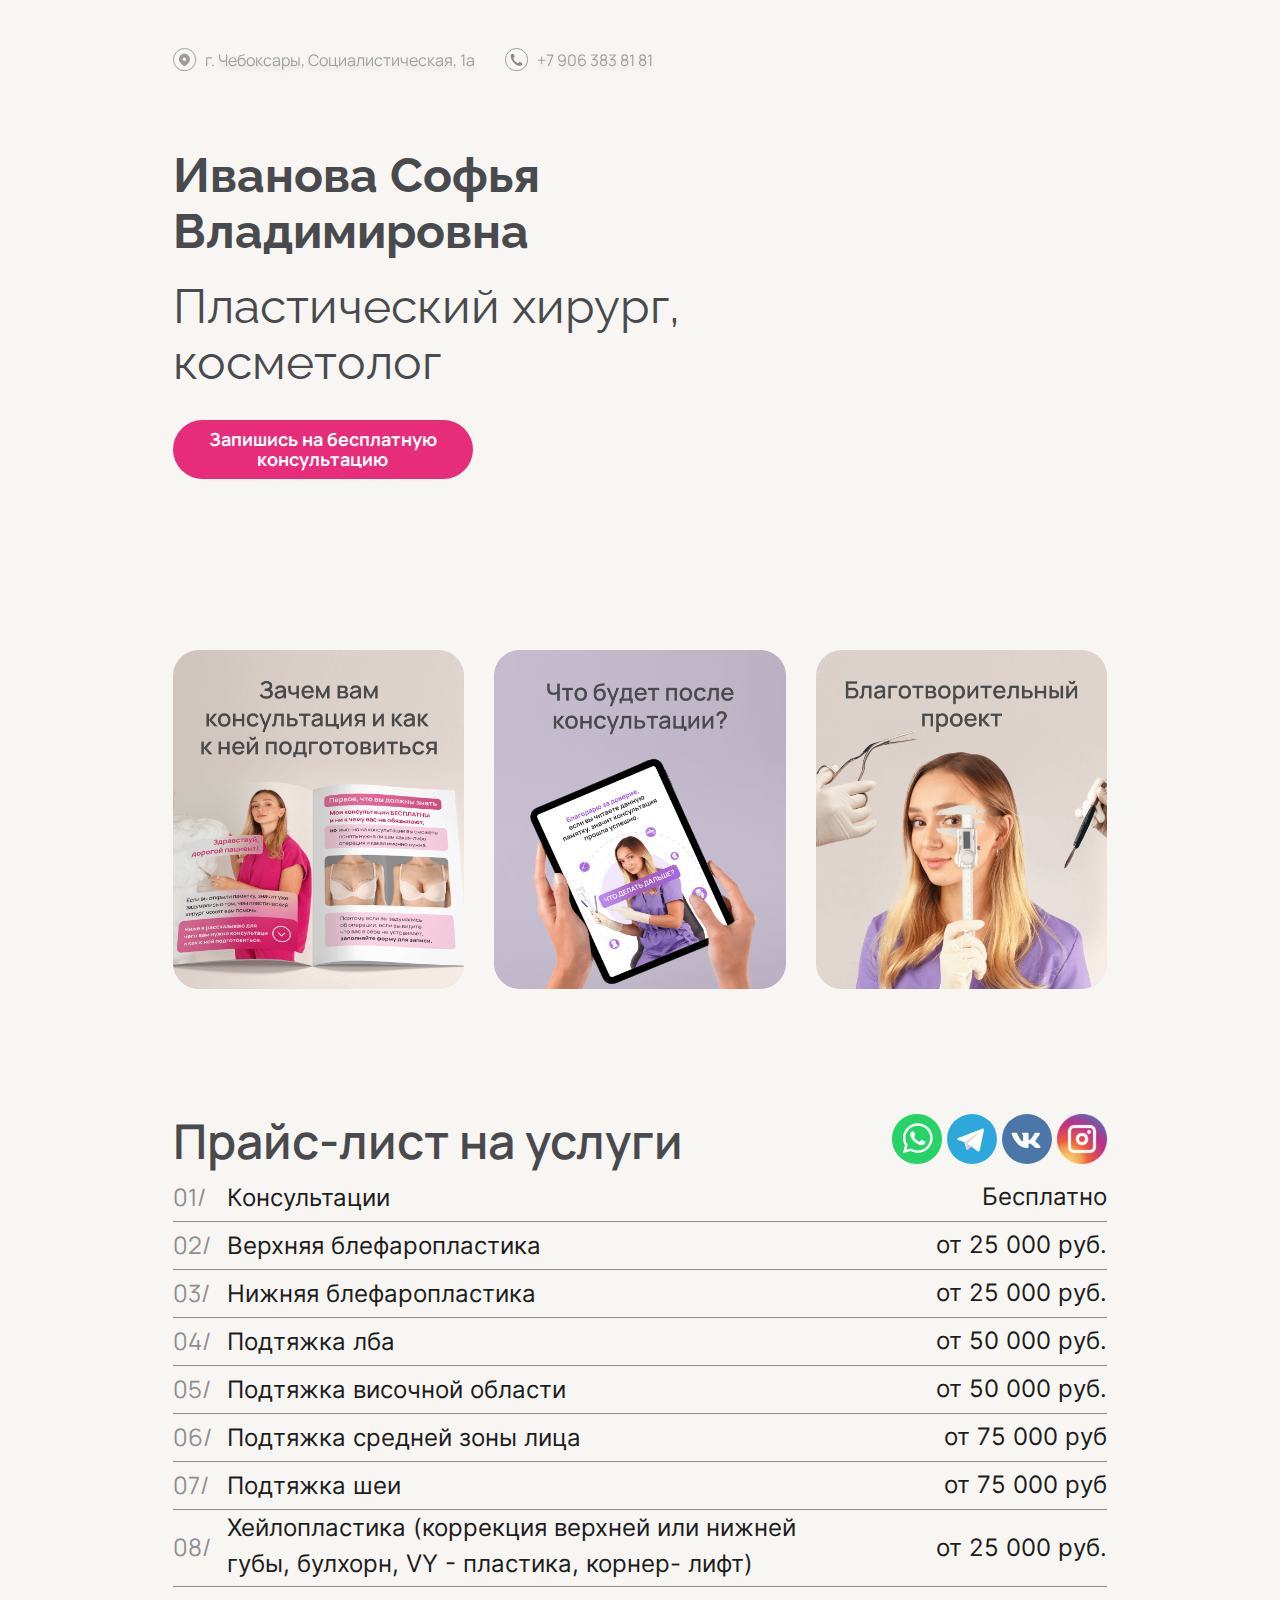
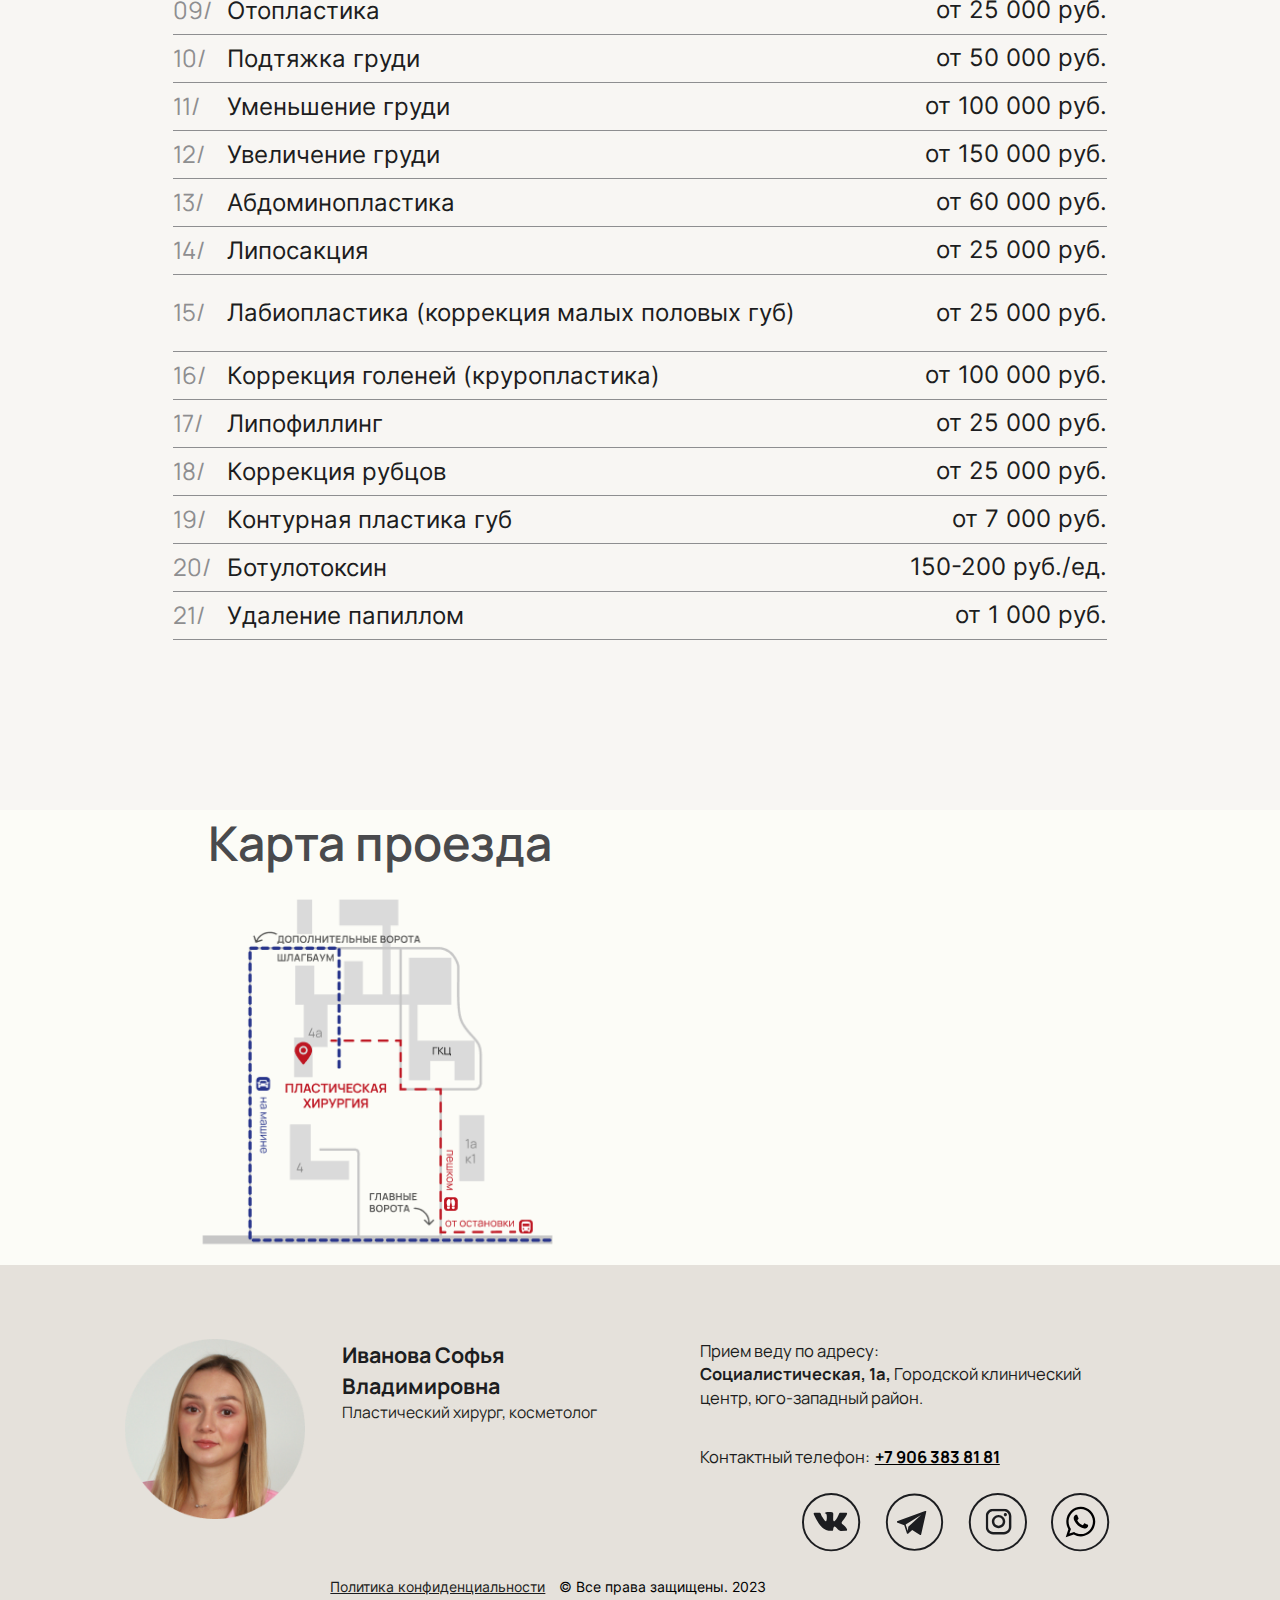
==== commit d711a4b9: "корректировки финал" ====
--- a/index.html
+++ b/index.html
@@ -42,7 +42,7 @@
             <section class="materials__root">
                 <div class="materials">
                     <div class="material__images">
-                        <a href="preparation.html" target="_blank"><img src="assets/images/checklist_ preparation.png"
+                        <a href="preparation.html" target="_blank"><img src="assets/images/checklist_preparation.png"
                                 alt="preparation"></a>
                     </div>
                     <div class="material__images">
--- a/assets/style/style.css
+++ b/assets/style/style.css
@@ -253,8 +253,8 @@
     margin-right: 20px;
     padding: 5px 5px;
 }
-.page-title__button:last-child {
-    background: #911c4d;
+.page-title__button {
+    background: #E72C79;
     margin-bottom: 81px;
 }
 @media screen and (max-width: 1100px) {
@@ -304,6 +304,10 @@
         font-weight: 700;
         text-align: center;
         line-height: 138%;
+        margin-bottom: 7px;
+    }
+    .page-title__buttons {
+        order: 3;
     }
     .page-title__button {
         max-width: 246px;
@@ -311,12 +315,8 @@
         font-size: 16px;
         background: linear-gradient(180deg, #97618B 32.6%, #7E5275 100%);
         box-shadow: 0px 4px 4px rgba(0, 0, 0, 0.15);
-        border-radius: 48px;
-        order: 3;
+        border-radius: 48px;        
         margin: 0px 0px 30px 0px;
-    }
-    .page-title__button:last-child{
-        margin-bottom: 60px;
     }
 }
 
@@ -1007,7 +1007,7 @@
 @media screen and (max-width: 530px) {    
     .materials {
         column-gap: 10px;
-        padding: 50px 13.5% 30px 13.5%;           
+        padding: 50px 5% 30px 5%;           
     }
     .material__images {
         max-width: 200px;
@@ -1018,12 +1018,12 @@
         background-color: #FFFFFF;
     }
     .materials {
-        padding: 30px 13.5% 40px 13.5%; 
+        padding: 30px 5% 40px 5%; 
     }
 }
 @media screen and (max-width: 376px) {
     .materials {
-        padding: 20px 10% 30px 10%; 
+        padding: 20px 5% 30px 5%; 
     }
 }
 
